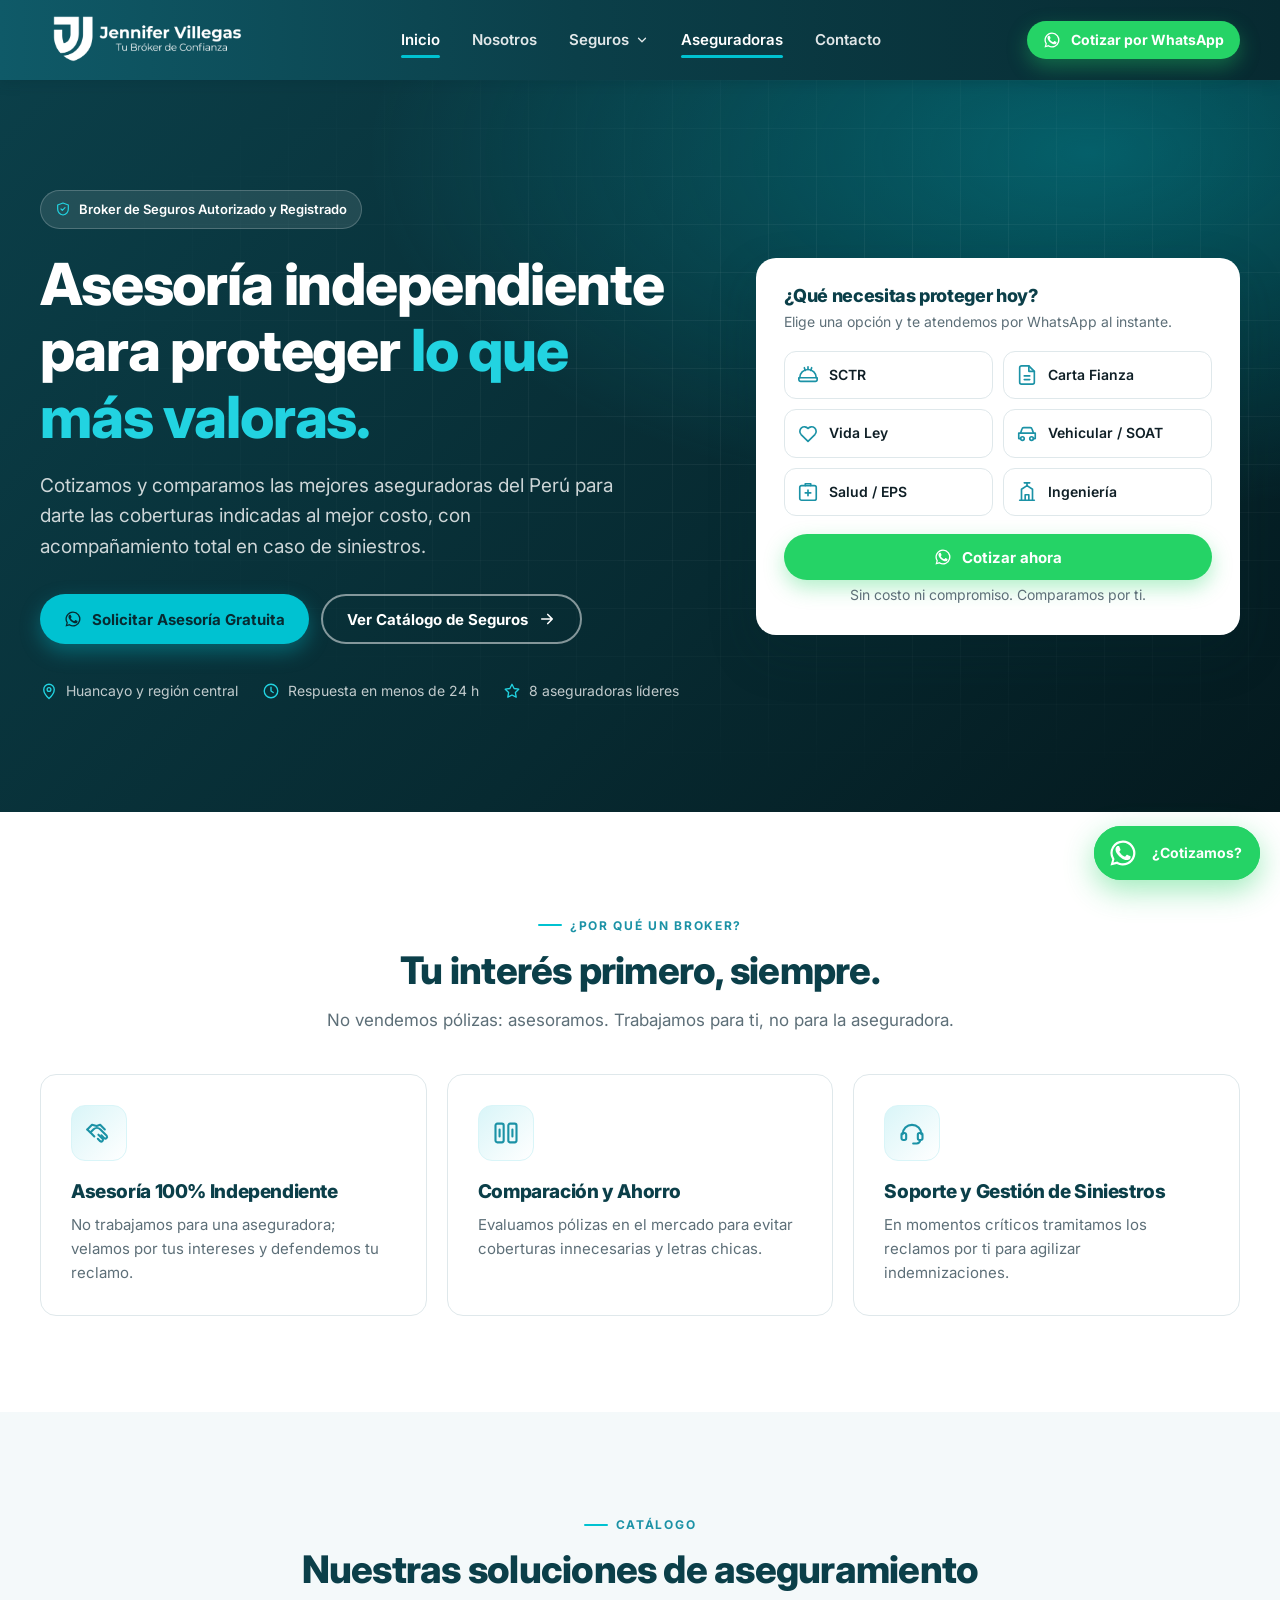
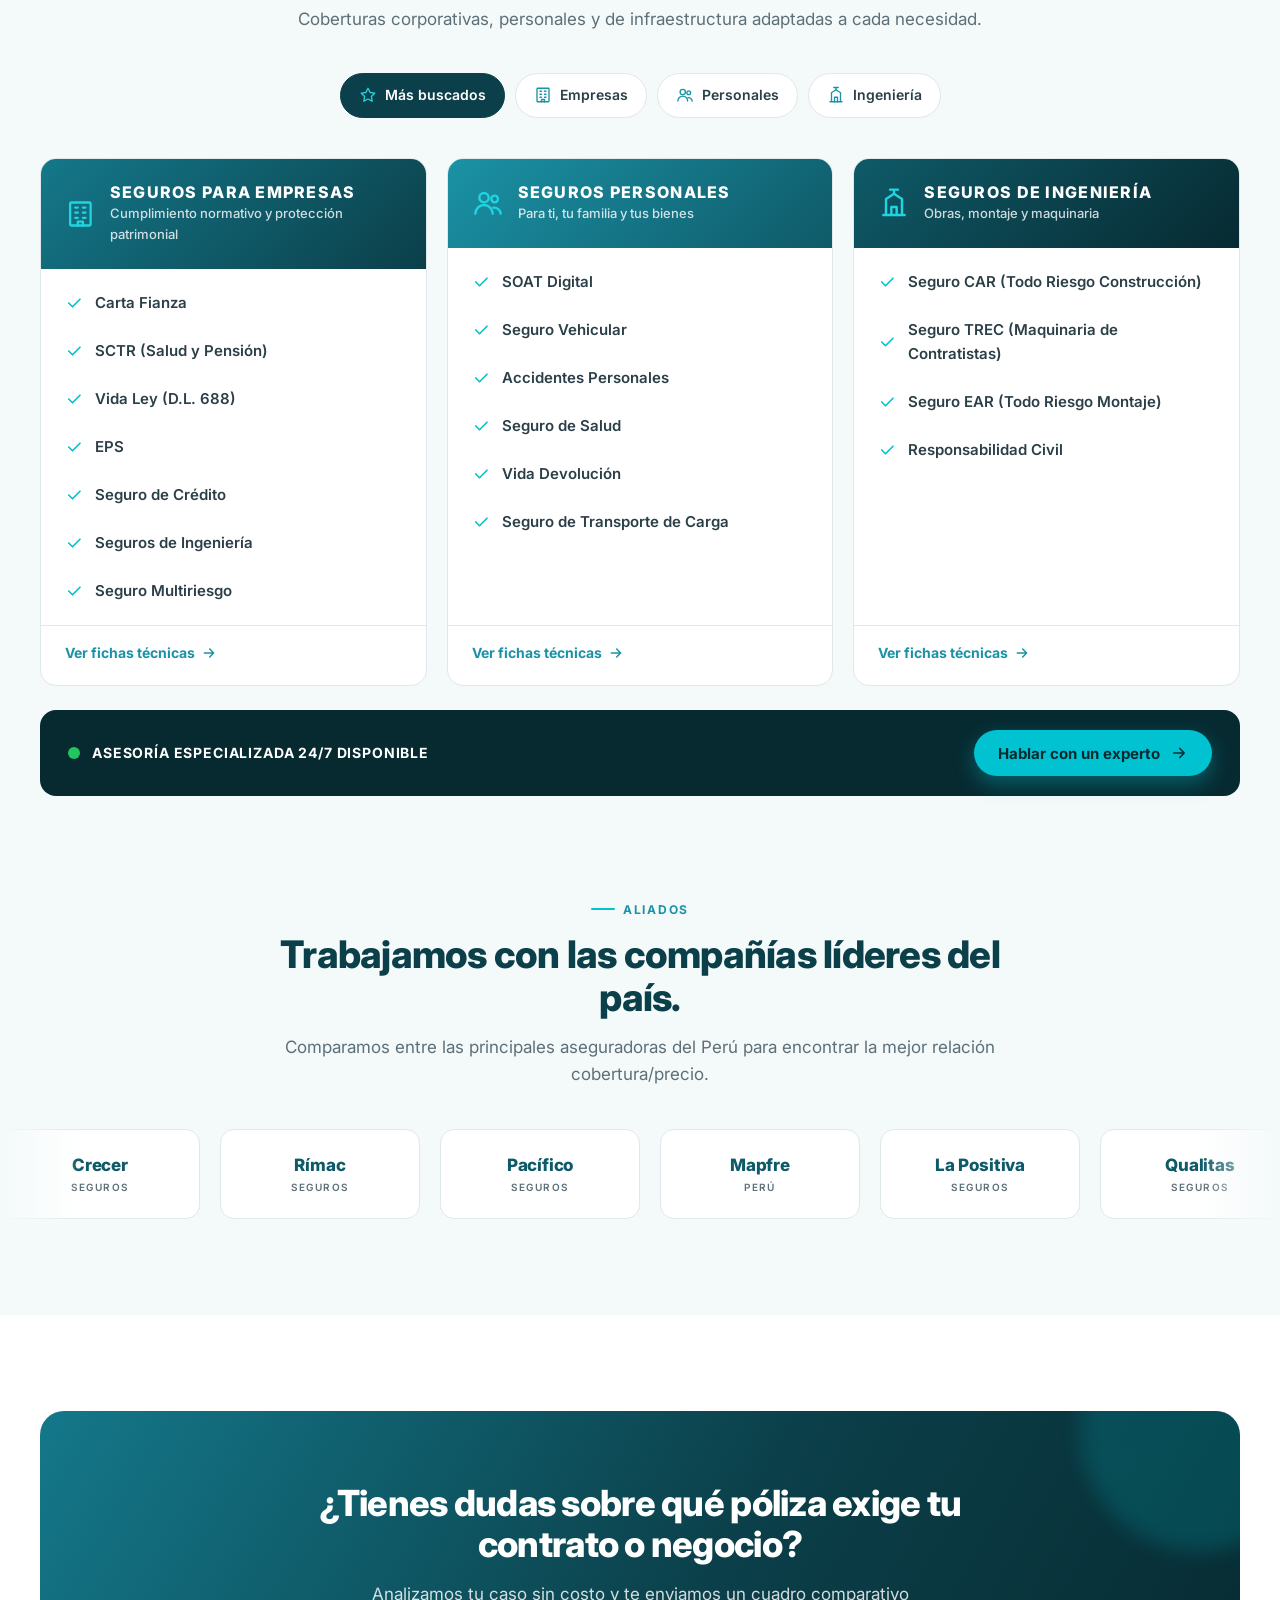
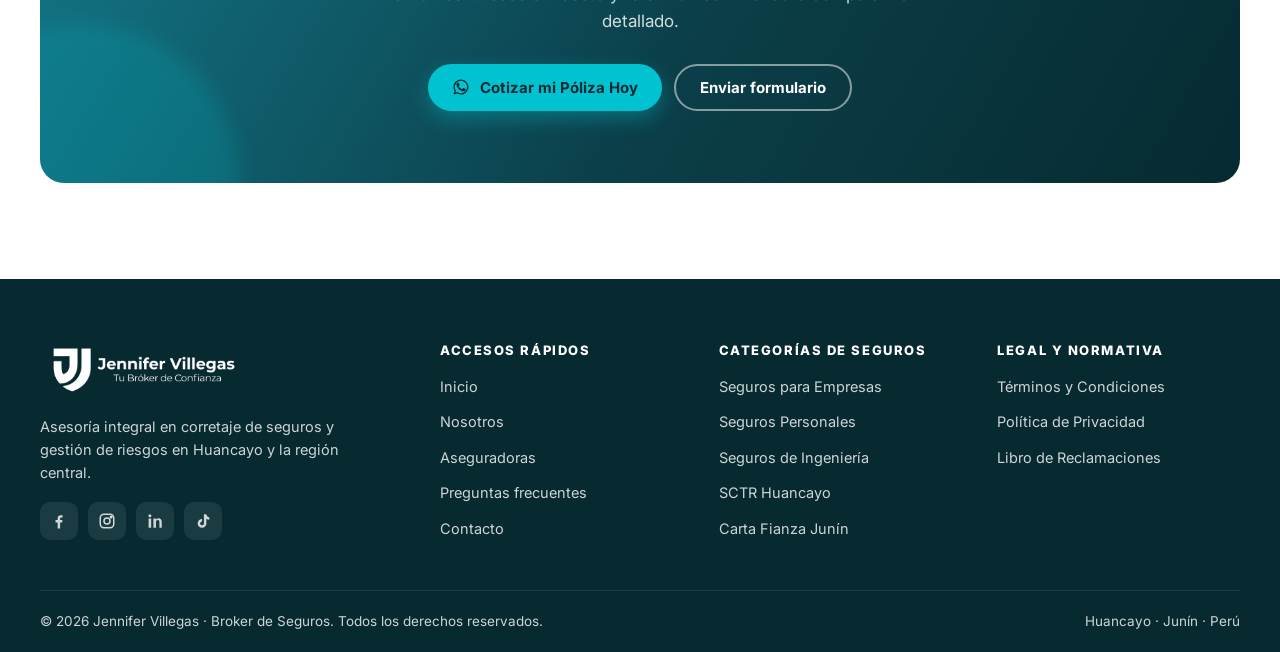
==== index.html @ 3c74473f "Sitio web Jennifer Villegas · Broker de Seguros (HTML/CSS/JS) Inicio, Nosotros, catálogo de seguros " ====
<!DOCTYPE html>
<html lang="es">
<head>
  <meta charset="UTF-8">
  <meta name="viewport" content="width=device-width, initial-scale=1">
  <title>Broker de Seguros en Huancayo | Jennifer Villegas · SCTR, Carta Fianza, Vehicular</title>
  <meta name="description" content="Broker de seguros independiente en Huancayo y Junín. Cotizamos SCTR, Vida Ley, Carta Fianza, EPS, seguro vehicular, SOAT y seguros de ingeniería con las mejores aseguradoras del Perú.">
  <meta name="keywords" content="broker de seguros en Huancayo, SCTR Huancayo, carta fianza Junín, seguro vehicular, SOAT, vida ley, EPS, seguro CAR, corredor de seguros Huancayo">
  <meta name="author" content="Jennifer Villegas · Broker de Seguros">
  <meta name="robots" content="index, follow">
  <link rel="canonical" href="https://www.jennifervillegas.pe/">
  <meta property="og:type" content="website">
  <meta property="og:locale" content="es_PE">
  <meta property="og:title" content="Broker de Seguros en Huancayo | Jennifer Villegas · SCTR, Carta Fianza, Vehicular">
  <meta property="og:description" content="Broker de seguros independiente en Huancayo y Junín. Cotizamos SCTR, Vida Ley, Carta Fianza, EPS, seguro vehicular, SOAT y seguros de ingeniería con las mejores aseguradoras del Perú.">
  <meta property="og:image" content="assets/img/logo-cuadrado.png">
  <link rel="icon" type="image/png" href="assets/img/favicon.png">
  <link rel="preconnect" href="https://fonts.googleapis.com">
  <link rel="preconnect" href="https://fonts.gstatic.com" crossorigin>
  <link href="https://fonts.googleapis.com/css2?family=Inter:wght@400;500;600;700;800;900&display=swap" rel="stylesheet">
  <link rel="stylesheet" href="assets/css/styles.css">
  <script type="application/ld+json">
  {
    "@context": "https://schema.org",
    "@type": ["InsuranceAgency", "LocalBusiness"],
    "name": "Jennifer Villegas · Broker de Seguros",
    "description": "Broker de seguros independiente en Huancayo. SCTR, Vida Ley, Carta Fianza, EPS, seguro vehicular, SOAT y seguros de ingeniería.",
    "image": "assets/img/logo-cuadrado.png",
    "address": { "@type": "PostalAddress", "addressLocality": "Huancayo", "addressRegion": "Junín", "addressCountry": "PE" },
    "areaServed": "Perú",
    "openingHoursSpecification": [
      { "@type": "OpeningHoursSpecification", "dayOfWeek": ["Monday","Tuesday","Wednesday","Thursday","Friday"], "opens": "08:30", "closes": "18:30" },
      { "@type": "OpeningHoursSpecification", "dayOfWeek": "Saturday", "opens": "09:00", "closes": "13:00" }
    ]
  }
  </script>
</head>
<body>
<!-- ===================== HEADER ===================== -->
<header class="header">
  <div class="container header__inner">
    <a class="brand" href="index.html" aria-label="Jennifer Villegas · Broker de Seguros, inicio">
      <img src="assets/img/logo-horizontal-blanco.png" alt="Jennifer Villegas · Tu Bróker de Confianza" width="220" height="60">
    </a>

    <nav class="nav" aria-label="Navegación principal">
      <ul class="nav__list">
        <li class="nav__item"><a class="nav__link" href="index.html">Inicio</a></li>
        <li class="nav__item"><a class="nav__link" href="nosotros.html">Nosotros</a></li>
        <li class="nav__item nav__item--mega">
          <a class="nav__link" href="seguros.html" aria-haspopup="true">Seguros <span data-icon="chevron"></span></a>
          <div class="mega">
            <div class="mega__col">
              <h4><span data-icon="building"></span> Empresas</h4>
              <a href="seguros.html#carta-fianza">Carta Fianza</a>
              <a href="seguros.html#sctr">SCTR (Salud y Pensión)</a>
              <a href="seguros.html#vida-ley">Vida Ley (D.L. 688)</a>
              <a href="seguros.html#eps">EPS</a>
              <a href="seguros.html#seguro-credito">Seguro de Crédito</a>
              <a href="seguros.html#multiriesgo">Seguro Multiriesgo</a>
              <a class="mega__all" href="seguros.html#empresas">Ver todos →</a>
            </div>
            <div class="mega__col">
              <h4><span data-icon="users"></span> Personales</h4>
              <a href="seguros.html#soat">SOAT Digital</a>
              <a href="seguros.html#vehicular">Seguro Vehicular</a>
              <a href="seguros.html#accidentes-personales">Accidentes Personales</a>
              <a href="seguros.html#salud">Seguro de Salud</a>
              <a href="seguros.html#vida-devolucion">Vida Devolución</a>
              <a href="seguros.html#transporte-carga">Transporte de Carga</a>
              <a class="mega__all" href="seguros.html#personales">Ver todos →</a>
            </div>
            <div class="mega__col">
              <h4><span data-icon="crane"></span> Ingeniería</h4>
              <a href="seguros.html#car">Seguro CAR (Todo Riesgo Construcción)</a>
              <a href="seguros.html#trec">Seguro TREC (Maquinaria)</a>
              <a href="seguros.html#ear">Seguro EAR (Todo Riesgo Montaje)</a>
              <a href="seguros.html#responsabilidad-civil">Responsabilidad Civil</a>
              <a class="mega__all" href="seguros.html#ingenieria">Ver todos →</a>
            </div>
          </div>
        </li>
        <li class="nav__item"><a class="nav__link" href="index.html#aseguradoras">Aseguradoras</a></li>
        <li class="nav__item"><a class="nav__link" href="contacto.html">Contacto</a></li>
      </ul>
    </nav>

    <div class="header__actions">
      <a class="btn btn--wa btn--sm header__cta" data-wa><span data-icon="whatsapp"></span> Cotizar por WhatsApp</a>
      <button class="burger" data-drawer-open aria-label="Abrir menú"><span data-icon="burger"><svg viewBox="0 0 24 24" fill="none" stroke="currentColor" stroke-width="2.2" stroke-linecap="round"><path d="M4 7h16M4 12h16M4 17h16"/></svg></span></button>
    </div>
  </div>
</header>

<!-- Drawer móvil -->
<div class="drawer" id="drawer" aria-hidden="true">
  <div class="drawer__backdrop" data-drawer-close></div>
  <div class="drawer__panel" role="dialog" aria-label="Menú">
    <div class="drawer__head">
      <img src="assets/img/logo-horizontal.png" alt="Jennifer Villegas">
      <button class="drawer__close" data-drawer-close aria-label="Cerrar menú"><span data-icon="close"></span></button>
    </div>
    <ul class="drawer__nav">
      <li><a href="index.html">Inicio</a></li>
      <li><a href="nosotros.html">Nosotros</a></li>
      <li class="drawer__acc">
        <button type="button" aria-expanded="false">Seguros <span data-icon="chevron"></span></button>
        <div class="drawer__sub">
          <h5>Empresas</h5>
          <a href="seguros.html#carta-fianza">Carta Fianza</a>
          <a href="seguros.html#sctr">SCTR (Salud y Pensión)</a>
          <a href="seguros.html#vida-ley">Vida Ley (D.L. 688)</a>
          <a href="seguros.html#eps">EPS</a>
          <a href="seguros.html#seguro-credito">Seguro de Crédito</a>
          <a href="seguros.html#multiriesgo">Seguro Multiriesgo</a>
          <h5>Personales</h5>
          <a href="seguros.html#soat">SOAT Digital</a>
          <a href="seguros.html#vehicular">Seguro Vehicular</a>
          <a href="seguros.html#accidentes-personales">Accidentes Personales</a>
          <a href="seguros.html#salud">Seguro de Salud</a>
          <a href="seguros.html#vida-devolucion">Vida Devolución</a>
          <a href="seguros.html#transporte-carga">Transporte de Carga</a>
          <h5>Ingeniería</h5>
          <a href="seguros.html#car">Seguro CAR</a>
          <a href="seguros.html#trec">Seguro TREC</a>
          <a href="seguros.html#ear">Seguro EAR</a>
          <a href="seguros.html#responsabilidad-civil">Responsabilidad Civil</a>
        </div>
      </li>
      <li><a href="index.html#aseguradoras">Aseguradoras</a></li>
      <li><a href="contacto.html">Contacto</a></li>
    </ul>
    <div class="drawer__foot">
      <a class="btn btn--wa btn--block" data-wa><span data-icon="whatsapp"></span> Cotizar por WhatsApp</a>
      <a class="btn btn--outline-teal btn--block" href="contacto.html">Solicitar asesoría</a>
    </div>
  </div>
</div>

<main>
<!-- ===================== HERO ===================== -->
<section class="hero">
  <div class="container hero__inner">
    <div>
      <span class="hero__badge"><span data-icon="shield"></span> Broker de Seguros Autorizado y Registrado</span>
      <h1>Asesoría independiente para proteger <em>lo que más valoras.</em></h1>
      <p class="hero__sub">Cotizamos y comparamos las mejores aseguradoras del Perú para darte las coberturas indicadas al mejor costo, con acompañamiento total en caso de siniestros.</p>
      <div class="hero__ctas">
        <a class="btn btn--primary" data-wa="Hola, quisiera solicitar una asesoría gratuita con Jennifer Villegas Broker"><span data-icon="whatsapp"></span> Solicitar Asesoría Gratuita</a>
        <a class="btn btn--outline" href="#soluciones">Ver Catálogo de Seguros <span data-icon="arrow"></span></a>
      </div>
      <div class="hero__meta">
        <div><span data-icon="pin"></span> Huancayo y región central</div>
        <div><span data-icon="clock"></span> Respuesta en menos de 24 h</div>
        <div><span data-icon="star"></span> 8 aseguradoras líderes</div>
      </div>
    </div>

    <!-- Cotizador rápido -->
    <div class="quick reveal" id="quick" data-delay="1">
      <h3>¿Qué necesitas proteger hoy?</h3>
      <p>Elige una opción y te atendemos por WhatsApp al instante.</p>
      <div class="quick__grid">
        <button class="quick__opt" data-value="SCTR"><span data-icon="helmet"></span> SCTR</button>
        <button class="quick__opt" data-value="Carta Fianza"><span data-icon="doc"></span> Carta Fianza</button>
        <button class="quick__opt" data-value="Vida Ley"><span data-icon="heart"></span> Vida Ley</button>
        <button class="quick__opt" data-value="Vehicular / SOAT"><span data-icon="car"></span> Vehicular / SOAT</button>
        <button class="quick__opt" data-value="Salud / EPS"><span data-icon="medical"></span> Salud / EPS</button>
        <button class="quick__opt" data-value="Ingeniería (CAR / TREC / EAR)"><span data-icon="crane"></span> Ingeniería</button>
      </div>
      <a class="btn btn--wa btn--block" id="quick-go" href="#" target="_blank" rel="noopener"><span data-icon="whatsapp"></span> Cotizar ahora</a>
      <p class="quick__note">Sin costo ni compromiso. Comparamos por ti.</p>
    </div>
  </div>
</section>

<!-- ===================== PROPUESTA DE VALOR ===================== -->
<section class="section">
  <div class="container">
    <div class="section-head reveal">
      <span class="eyebrow">¿Por qué un broker?</span>
      <h2>Tu interés primero, siempre.</h2>
      <p>No vendemos pólizas: asesoramos. Trabajamos para ti, no para la aseguradora.</p>
    </div>
    <div class="values">
      <article class="value reveal" data-delay="1">
        <div class="value__icon"><span data-icon="handshake"></span></div>
        <h3>Asesoría 100% Independiente</h3>
        <p>No trabajamos para una aseguradora; velamos por tus intereses y defendemos tu reclamo.</p>
      </article>
      <article class="value reveal" data-delay="2">
        <div class="value__icon"><span data-icon="compare"></span></div>
        <h3>Comparación y Ahorro</h3>
        <p>Evaluamos pólizas en el mercado para evitar coberturas innecesarias y letras chicas.</p>
      </article>
      <article class="value reveal" data-delay="3">
        <div class="value__icon"><span data-icon="support"></span></div>
        <h3>Soporte y Gestión de Siniestros</h3>
        <p>En momentos críticos tramitamos los reclamos por ti para agilizar indemnizaciones.</p>
      </article>
    </div>
  </div>
</section>

<!-- ===================== MÓDULO DE SEGUROS ===================== -->
<section class="section section--tint" id="soluciones">
  <div class="container">
    <div class="section-head reveal">
      <span class="eyebrow">Catálogo</span>
      <h2>Nuestras soluciones de aseguramiento</h2>
      <p>Coberturas corporativas, personales y de infraestructura adaptadas a cada necesidad.</p>
    </div>

    <div class="chips reveal">
      <button class="chip is-active" data-cat="all"><span data-icon="star"></span> Más buscados</button>
      <button class="chip" data-cat="empresas"><span data-icon="building"></span> Empresas</button>
      <button class="chip" data-cat="personales"><span data-icon="users"></span> Personales</button>
      <button class="chip" data-cat="ingenieria"><span data-icon="crane"></span> Ingeniería</button>
    </div>

    <div class="solutions">
      <!-- Columna 1 -->
      <article class="solcol reveal" data-cat="empresas" data-delay="1">
        <div class="solcol__head">
          <span data-icon="building"></span>
          <div><h3>Seguros para Empresas</h3><small>Cumplimiento normativo y protección patrimonial</small></div>
        </div>
        <ul class="solcol__list">
          <li><a href="seguros.html#carta-fianza"><span data-icon="check"></span> Carta Fianza</a></li>
          <li><a href="seguros.html#sctr"><span data-icon="check"></span> SCTR (Salud y Pensión)</a></li>
          <li><a href="seguros.html#vida-ley"><span data-icon="check"></span> Vida Ley (D.L. 688)</a></li>
          <li><a href="seguros.html#eps"><span data-icon="check"></span> EPS</a></li>
          <li><a href="seguros.html#seguro-credito"><span data-icon="check"></span> Seguro de Crédito</a></li>
          <li><a href="seguros.html#ingenieria"><span data-icon="check"></span> Seguros de Ingeniería</a></li>
          <li><a href="seguros.html#multiriesgo"><span data-icon="check"></span> Seguro Multiriesgo</a></li>
        </ul>
        <div class="solcol__foot"><a href="seguros.html#empresas">Ver fichas técnicas <span data-icon="arrow"></span></a></div>
      </article>
      <!-- Columna 2 -->
      <article class="solcol reveal" data-cat="personales" data-delay="2">
        <div class="solcol__head">
          <span data-icon="users"></span>
          <div><h3>Seguros Personales</h3><small>Para ti, tu familia y tus bienes</small></div>
        </div>
        <ul class="solcol__list">
          <li><a href="seguros.html#soat"><span data-icon="check"></span> SOAT Digital</a></li>
          <li><a href="seguros.html#vehicular"><span data-icon="check"></span> Seguro Vehicular</a></li>
          <li><a href="seguros.html#accidentes-personales"><span data-icon="check"></span> Accidentes Personales</a></li>
          <li><a href="seguros.html#salud"><span data-icon="check"></span> Seguro de Salud</a></li>
          <li><a href="seguros.html#vida-devolucion"><span data-icon="check"></span> Vida Devolución</a></li>
          <li><a href="seguros.html#transporte-carga"><span data-icon="check"></span> Seguro de Transporte de Carga</a></li>
        </ul>
        <div class="solcol__foot"><a href="seguros.html#personales">Ver fichas técnicas <span data-icon="arrow"></span></a></div>
      </article>
      <!-- Columna 3 -->
      <article class="solcol reveal" data-cat="ingenieria" data-delay="3">
        <div class="solcol__head">
          <span data-icon="crane"></span>
          <div><h3>Seguros de Ingeniería</h3><small>Obras, montaje y maquinaria</small></div>
        </div>
        <ul class="solcol__list">
          <li><a href="seguros.html#car"><span data-icon="check"></span> Seguro CAR (Todo Riesgo Construcción)</a></li>
          <li><a href="seguros.html#trec"><span data-icon="check"></span> Seguro TREC (Maquinaria de Contratistas)</a></li>
          <li><a href="seguros.html#ear"><span data-icon="check"></span> Seguro EAR (Todo Riesgo Montaje)</a></li>
          <li><a href="seguros.html#responsabilidad-civil"><span data-icon="check"></span> Responsabilidad Civil</a></li>
        </ul>
        <div class="solcol__foot"><a href="seguros.html#ingenieria">Ver fichas técnicas <span data-icon="arrow"></span></a></div>
      </article>
    </div>

    <div class="solbar reveal">
      <div class="solbar__status"><span class="dot"></span> ASESORÍA ESPECIALIZADA 24/7 DISPONIBLE</div>
      <a class="btn btn--primary" data-wa="Hola, quisiera hablar con un experto en seguros de Jennifer Villegas Broker">Hablar con un experto <span data-icon="arrow"></span></a>
    </div>
  </div>
</section>

<!-- ===================== ASEGURADORAS ===================== -->
<section class="section section--tint" id="aseguradoras" style="padding-top:0">
  <div class="container">
    <div class="section-head reveal">
      <span class="eyebrow">Aliados</span>
      <h2>Trabajamos con las compañías líderes del país.</h2>
      <p>Comparamos entre las principales aseguradoras del Perú para encontrar la mejor relación cobertura/precio.</p>
    </div>
  </div>
  <div class="partners reveal">
    <!-- Reemplaza cada bloque por <img src="assets/img/aseguradoras/nombre.webp" alt="Nombre"> cuando tengas los logos -->
    <div class="partners__track">
      <div class="partner"><div class="partner__text">Crecer<small>Seguros</small></div></div>
      <div class="partner"><div class="partner__text">Rímac<small>Seguros</small></div></div>
      <div class="partner"><div class="partner__text">Pacífico<small>Seguros</small></div></div>
      <div class="partner"><div class="partner__text">Mapfre<small>Perú</small></div></div>
      <div class="partner"><div class="partner__text">La Positiva<small>Seguros</small></div></div>
      <div class="partner"><div class="partner__text">Qualitas<small>Seguros</small></div></div>
      <div class="partner"><div class="partner__text">Protecta<small>Security</small></div></div>
      <div class="partner"><div class="partner__text">Sanitas<small>Perú</small></div></div>
    </div>
  </div>
</section>

<!-- ===================== BANNER DE CIERRE ===================== -->
<section class="section">
  <div class="container">
    <div class="cta-band reveal">
      <h2>¿Tienes dudas sobre qué póliza exige tu contrato o negocio?</h2>
      <p>Analizamos tu caso sin costo y te enviamos un cuadro comparativo detallado.</p>
      <div class="actions">
        <a class="btn btn--primary" data-wa="Hola, quisiera cotizar mi póliza hoy con Jennifer Villegas Broker"><span data-icon="whatsapp"></span> Cotizar mi Póliza Hoy</a>
        <a class="btn btn--outline" href="contacto.html">Enviar formulario</a>
      </div>
    </div>
  </div>
</section>
</main>

<!-- ===================== FOOTER ===================== -->
<footer class="footer">
  <div class="container">
    <div class="footer__grid">
      <div class="footer__brand">
        <img src="assets/img/logo-horizontal-blanco.png" alt="Jennifer Villegas · Tu Bróker de Confianza">
        <p>Asesoría integral en corretaje de seguros y gestión de riesgos en Huancayo y la región central.</p>
        <div class="footer__social">
          <a href="#" aria-label="Facebook"><svg viewBox="0 0 24 24" fill="currentColor"><path d="M13.5 22v-8h2.7l.4-3.2h-3.1V8.8c0-.9.3-1.6 1.6-1.6h1.7V4.4c-.3 0-1.3-.1-2.5-.1-2.5 0-4.1 1.5-4.1 4.2v2.3H7.4V14h2.8v8z"/></svg></a>
          <a href="#" aria-label="Instagram"><svg viewBox="0 0 24 24" fill="none" stroke="currentColor" stroke-width="2"><rect x="3" y="3" width="18" height="18" rx="5"/><circle cx="12" cy="12" r="4"/><circle cx="17.5" cy="6.5" r="1" fill="currentColor"/></svg></a>
          <a href="#" aria-label="LinkedIn"><svg viewBox="0 0 24 24" fill="currentColor"><path d="M6.9 8.5H3.5V21h3.4zM5.2 3a2 2 0 1 0 0 4 2 2 0 0 0 0-4zM21 13.3c0-3.4-1.8-5-4.3-5-2 0-2.9 1.1-3.4 1.9V8.5H9.9V21h3.4v-6.8c0-1.8.3-3.5 2.5-3.5 2.1 0 2.1 2 2.1 3.6V21H21z"/></svg></a>
          <a href="#" aria-label="TikTok"><svg viewBox="0 0 24 24" fill="currentColor"><path d="M16.5 3c.3 2.3 1.6 3.7 3.9 3.9v3.3c-1.4 0-2.7-.4-3.9-1.2v6.2A5.8 5.8 0 1 1 10.7 9.4v3.4a2.5 2.5 0 1 0 2.5 2.5V3z"/></svg></a>
        </div>
      </div>
      <div>
        <h4>Accesos rápidos</h4>
        <ul class="footer__links">
          <li><a href="index.html">Inicio</a></li>
          <li><a href="nosotros.html">Nosotros</a></li>
          <li><a href="index.html#aseguradoras">Aseguradoras</a></li>
          <li><a href="contacto.html#faq">Preguntas frecuentes</a></li>
          <li><a href="contacto.html">Contacto</a></li>
        </ul>
      </div>
      <div>
        <h4>Categorías de seguros</h4>
        <ul class="footer__links">
          <li><a href="seguros.html#empresas">Seguros para Empresas</a></li>
          <li><a href="seguros.html#personales">Seguros Personales</a></li>
          <li><a href="seguros.html#ingenieria">Seguros de Ingeniería</a></li>
          <li><a href="seguros.html#sctr">SCTR Huancayo</a></li>
          <li><a href="seguros.html#carta-fianza">Carta Fianza Junín</a></li>
        </ul>
      </div>
      <div>
        <h4>Legal y normativa</h4>
        <ul class="footer__links">
          <li><a href="terminos.html">Términos y Condiciones</a></li>
          <li><a href="privacidad.html">Política de Privacidad</a></li>
          <li><a href="libro-reclamaciones.html">Libro de Reclamaciones</a></li>
        </ul>
      </div>
    </div>
    <div class="footer__bottom">
      <span>© <span data-text="year"></span> Jennifer Villegas · Broker de Seguros. Todos los derechos reservados.</span>
      <span>Huancayo · Junín · Perú</span>
    </div>
  </div>
</footer>

<!-- Botón flotante WhatsApp -->
<a class="wa-float" data-wa aria-label="Chatear por WhatsApp">
  <span data-icon="whatsapp"></span><span>¿Cotizamos?</span>
</a>

<script src="assets/js/data.js"></script>
<script src="assets/js/main.js"></script>
</body>
</html>
---- assets/css/styles.css ----
/* =====================================================================
   Jennifer Villegas · Broker de Seguros — Hoja de estilos global
   Paleta derivada del logotipo (teal #1b92a6 / cyan #00c2d1)
   ===================================================================== */

:root {
  /* Marca */
  --teal-950: #072a31;
  --teal-900: #0b3f49;
  --teal-800: #0f5a68;
  --teal-700: #14788a;
  --teal-600: #1b92a6;
  --teal-500: #1fa5bb;
  --cyan-500: #00c2d1;
  --cyan-400: #22d3e1;
  --cyan-100: #d9f5f8;
  --cyan-50: #eefafb;

  /* Neutros */
  --ink: #0f1f26;
  --ink-2: #2b3f48;
  --muted: #5d6f78;
  --line: #dfe8eb;
  --bg: #f4f9fa;
  --white: #ffffff;

  /* Terceros */
  --wa: #25d366;
  --wa-dark: #1da851;

  /* Sistema */
  --radius: 16px;
  --radius-sm: 10px;
  --radius-pill: 999px;
  --shadow-sm: 0 1px 2px rgba(7, 42, 49, .06), 0 1px 3px rgba(7, 42, 49, .08);
  --shadow-md: 0 8px 24px rgba(7, 42, 49, .10);
  --shadow-lg: 0 20px 50px rgba(7, 42, 49, .18);
  --container: 1200px;
  --header-h: 80px;
  --font: 'Inter', system-ui, -apple-system, 'Segoe UI', Roboto, sans-serif;
}

/* ---------- Reset ---------- */
*, *::before, *::after { box-sizing: border-box; }
html { scroll-behavior: smooth; -webkit-text-size-adjust: 100%; }
html, body { overflow-x: hidden; }
body {
  margin: 0;
  font-family: var(--font);
  font-size: 16px;
  line-height: 1.6;
  color: var(--ink);
  background: var(--white);
  -webkit-font-smoothing: antialiased;
}
img, svg { display: block; max-width: 100%; }
a { color: inherit; text-decoration: none; }
button { font: inherit; cursor: pointer; border: 0; background: none; color: inherit; }
ul { margin: 0; padding: 0; list-style: none; }
h1, h2, h3, h4 { margin: 0; line-height: 1.15; font-weight: 800; letter-spacing: -.02em; }
p { margin: 0; }
:focus-visible { outline: 3px solid var(--cyan-400); outline-offset: 3px; }
.sr-only { position: absolute; width: 1px; height: 1px; overflow: hidden; clip: rect(0 0 0 0); white-space: nowrap; }

.container { width: min(var(--container), 100% - 32px); margin-inline: auto; }
.section { padding: clamp(56px, 8vw, 96px) 0; }
.section--tint { background: var(--bg); }
.section-head { max-width: 720px; margin: 0 auto 40px; text-align: center; }
.section-head--left { margin-inline: 0; text-align: left; }
.eyebrow {
  display: inline-flex; align-items: center; gap: 8px;
  font-size: 12px; font-weight: 700; letter-spacing: .14em; text-transform: uppercase;
  color: var(--teal-600); margin-bottom: 14px;
}
.eyebrow::before { content: ''; width: 24px; height: 2px; background: var(--cyan-500); border-radius: 2px; }
.section-head h2, .h2 { font-size: clamp(26px, 3.4vw, 38px); color: var(--teal-900); }
.section-head p { margin-top: 14px; color: var(--muted); font-size: 17px; }

/* ---------- Botones ---------- */
.btn {
  display: inline-flex; align-items: center; justify-content: center; gap: 10px;
  padding: 14px 24px; border-radius: var(--radius-pill);
  font-weight: 700; font-size: 15px; line-height: 1;
  transition: transform .2s ease, box-shadow .2s ease, background .2s ease, color .2s ease;
  white-space: nowrap;
}
.btn svg { width: 18px; height: 18px; flex: none; }
.btn:hover { transform: translateY(-2px); }
.btn:active { transform: translateY(0); }
.btn--primary { background: var(--cyan-500); color: var(--teal-950); box-shadow: 0 8px 20px rgba(0, 194, 209, .35); }
.btn--primary:hover { background: var(--cyan-400); }
.btn--teal { background: var(--teal-600); color: #fff; box-shadow: 0 8px 20px rgba(27, 146, 166, .3); }
.btn--teal:hover { background: var(--teal-700); }
.btn--outline { border: 2px solid rgba(255, 255, 255, .5); color: #fff; }
.btn--outline:hover { border-color: #fff; background: rgba(255, 255, 255, .08); }
.btn--outline-teal { border: 2px solid var(--teal-600); color: var(--teal-700); }
.btn--outline-teal:hover { background: var(--cyan-50); }
.btn--wa { background: var(--wa); color: #fff; box-shadow: 0 8px 20px rgba(37, 211, 102, .35); }
.btn--wa:hover { background: var(--wa-dark); }
.btn--ghost { color: var(--teal-700); padding-inline: 8px; }
.btn--ghost:hover { color: var(--teal-900); }
.btn--sm { padding: 10px 16px; font-size: 14px; }
.btn--block { width: 100%; }

/* ---------- Header ---------- */
.header {
  position: sticky; top: 0; z-index: 100;
  background: linear-gradient(90deg, var(--teal-800) 0%, var(--teal-900) 45%, var(--teal-950) 100%);
  color: #fff;
  box-shadow: 0 2px 12px rgba(7, 42, 49, .25);
  transition: box-shadow .2s;
}
.header.is-scrolled { box-shadow: 0 6px 24px rgba(7, 42, 49, .4); }
.header__inner { display: flex; align-items: center; justify-content: space-between; height: var(--header-h); gap: 24px; }
.brand { display: inline-flex; align-items: center; flex: none; }
.brand img { height: 52px; width: auto; }

.nav { display: none; }
.nav__list { display: flex; align-items: center; gap: 4px; }
.nav__item { position: relative; }
.nav__link {
  display: inline-flex; align-items: center; gap: 6px;
  padding: 10px 14px; font-weight: 600; font-size: 15px; color: rgba(255, 255, 255, .88);
  position: relative; border-radius: 8px;
}
.nav__link::after {
  content: ''; position: absolute; left: 14px; right: 14px; bottom: 4px; height: 3px;
  background: var(--cyan-500); border-radius: 3px; transform: scaleX(0); transform-origin: left;
  transition: transform .25s ease;
}
.nav__link:hover, .nav__link.is-active, .nav__item.is-open > .nav__link { color: #fff; }
.nav__link:hover::after, .nav__link.is-active::after, .nav__item.is-open > .nav__link::after { transform: scaleX(1); }
.nav__link svg { width: 14px; height: 14px; transition: transform .25s; }
.nav__item.is-open > .nav__link svg { transform: rotate(180deg); }

/* Mega menú */
.mega {
  position: absolute; top: calc(100% + 10px); left: 50%; transform: translateX(-50%) translateY(8px);
  width: min(920px, calc(100vw - 32px));
  background: #fff; color: var(--ink); border-radius: var(--radius);
  box-shadow: var(--shadow-lg); padding: 28px;
  display: grid; grid-template-columns: repeat(3, 1fr); gap: 28px;
  opacity: 0; visibility: hidden; transition: opacity .2s, transform .2s, visibility .2s;
}
.mega::before { content: ''; position: absolute; top: -10px; left: 0; right: 0; height: 10px; }
.nav__item.is-open > .mega, .nav__item:hover > .mega { opacity: 1; visibility: visible; transform: translateX(-50%) translateY(0); }
.mega__col h4 {
  display: flex; align-items: center; gap: 10px;
  font-size: 13px; letter-spacing: .1em; text-transform: uppercase; color: var(--teal-700);
  padding-bottom: 12px; border-bottom: 2px solid var(--cyan-100); margin-bottom: 12px;
}
.mega__col h4 svg { width: 20px; height: 20px; color: var(--cyan-500); }
.mega__col a { display: block; padding: 7px 10px; margin-inline: -10px; border-radius: 8px; font-size: 14.5px; color: var(--ink-2); font-weight: 500; }
.mega__col a:hover { background: var(--cyan-50); color: var(--teal-800); }
.mega__col .mega__all { margin-top: 8px; color: var(--teal-600); font-weight: 700; }
.mega__col .mega__all:hover { background: none; color: var(--teal-900); }

.header__actions { display: flex; align-items: center; gap: 10px; }
.header__cta { display: none; }
.burger {
  display: inline-flex; align-items: center; justify-content: center;
  width: 44px; height: 44px; border-radius: 10px; border: 1px solid rgba(255, 255, 255, .25); color: #fff;
}
.burger svg { width: 22px; height: 22px; }

/* Drawer móvil */
.drawer {
  position: fixed; inset: 0; z-index: 200; visibility: hidden; pointer-events: none; overflow: hidden;
}
.drawer.is-open { visibility: visible; pointer-events: auto; }
.drawer__backdrop { position: absolute; inset: 0; background: rgba(7, 42, 49, .6); opacity: 0; transition: opacity .25s; }
.drawer.is-open .drawer__backdrop { opacity: 1; }
.drawer__panel {
  position: absolute; top: 0; right: 0; bottom: 0; width: min(360px, 88vw);
  background: #fff; color: var(--ink); display: flex; flex-direction: column;
  transform: translateX(100%); transition: transform .3s cubic-bezier(.2, .8, .2, 1);
  overflow-y: auto;
}
.drawer.is-open .drawer__panel { transform: translateX(0); }
.drawer__head { display: flex; align-items: center; justify-content: space-between; padding: 16px 20px; border-bottom: 1px solid var(--line); }
.drawer__head img { height: 42px; }
.drawer__close { width: 40px; height: 40px; border-radius: 10px; display: grid; place-items: center; background: var(--bg); }
.drawer__close svg { width: 20px; height: 20px; }
.drawer__nav { padding: 12px 20px; flex: 1; }
.drawer__nav > li > a, .drawer__acc > button {
  display: flex; align-items: center; justify-content: space-between; width: 100%;
  padding: 14px 4px; font-weight: 600; font-size: 16px; border-bottom: 1px solid var(--line); text-align: left;
}
.drawer__acc > button svg { width: 16px; height: 16px; transition: transform .25s; color: var(--teal-600); }
.drawer__acc.is-open > button svg { transform: rotate(180deg); }
.drawer__sub { display: none; padding: 8px 0 8px 12px; }
.drawer__acc.is-open .drawer__sub { display: block; }
.drawer__sub h5 { margin: 10px 0 4px; font-size: 12px; letter-spacing: .1em; text-transform: uppercase; color: var(--teal-600); }
.drawer__sub a { display: block; padding: 8px 4px; font-size: 14.5px; color: var(--ink-2); }
.drawer__foot { padding: 20px; border-top: 1px solid var(--line); display: grid; gap: 10px; }

/* ---------- Hero principal ---------- */
.hero {
  position: relative; overflow: hidden; color: #fff;
  background: radial-gradient(1200px 600px at 85% 10%, rgba(0, 194, 209, .35), transparent 60%),
              linear-gradient(135deg, var(--teal-900) 0%, var(--teal-950) 60%, #04191e 100%);
}
.hero::before {
  content: ''; position: absolute; inset: 0; pointer-events: none;
  background-image: linear-gradient(rgba(255, 255, 255, .05) 1px, transparent 1px), linear-gradient(90deg, rgba(255, 255, 255, .05) 1px, transparent 1px);
  background-size: 48px 48px;
  mask-image: radial-gradient(ellipse at 70% 40%, #000 20%, transparent 70%);
  -webkit-mask-image: radial-gradient(ellipse at 70% 40%, #000 20%, transparent 70%);
}
.hero__inner { position: relative; display: grid; gap: 40px; padding: clamp(56px, 9vw, 110px) 0; align-items: center; }
.hero__badge {
  display: inline-flex; align-items: center; gap: 8px;
  padding: 8px 14px; border-radius: var(--radius-pill);
  background: rgba(255, 255, 255, .1); border: 1px solid rgba(255, 255, 255, .2);
  font-size: 13px; font-weight: 600; margin-bottom: 22px;
}
.hero__badge svg { width: 16px; height: 16px; color: var(--cyan-400); }
.hero h1 { font-size: clamp(34px, 5.2vw, 58px); max-width: 640px; }
.hero h1 em { font-style: normal; color: var(--cyan-400); }
.hero__sub { margin-top: 20px; max-width: 580px; font-size: clamp(16px, 1.6vw, 19px); color: rgba(255, 255, 255, .8); }
.hero__ctas { display: flex; flex-wrap: wrap; gap: 12px; margin-top: 32px; }
.hero__meta { display: flex; flex-wrap: wrap; gap: 24px; margin-top: 36px; color: rgba(255, 255, 255, .75); font-size: 14px; }
.hero__meta div { display: flex; align-items: center; gap: 8px; }
.hero__meta svg { width: 18px; height: 18px; color: var(--cyan-400); }

/* Tarjeta de cotización rápida en el hero */
.quick {
  background: #fff; color: var(--ink); border-radius: 20px; padding: 28px; box-shadow: var(--shadow-lg);
  position: relative;
}
.quick::before {
  content: ''; position: absolute; inset: -1px; border-radius: 21px; z-index: -1;
  background: linear-gradient(135deg, var(--cyan-400), transparent 50%, var(--teal-500));
  opacity: .7;
}
.quick h3 { font-size: 18px; color: var(--teal-900); }
.quick p { color: var(--muted); font-size: 14px; margin-top: 4px; }
.quick__grid { display: grid; grid-template-columns: 1fr 1fr; gap: 10px; margin: 18px 0; }
.quick__opt {
  display: flex; align-items: center; gap: 10px; padding: 12px; border-radius: 12px;
  border: 1.5px solid var(--line); font-weight: 600; font-size: 14px; text-align: left; transition: .2s;
}
.quick__opt svg { width: 22px; height: 22px; color: var(--teal-600); flex: none; }
.quick__opt:hover { border-color: var(--teal-500); background: var(--cyan-50); }
.quick__opt.is-selected { border-color: var(--teal-600); background: var(--cyan-100); color: var(--teal-900); }
.quick__note { font-size: 12.5px; color: var(--muted); text-align: center; margin-top: 10px; }

/* ---------- Propuesta de valor ---------- */
.values { display: grid; gap: 20px; }
.value {
  background: #fff; border: 1px solid var(--line); border-radius: var(--radius); padding: 30px;
  transition: transform .25s, box-shadow .25s, border-color .25s;
}
.value:hover { transform: translateY(-6px); box-shadow: var(--shadow-md); border-color: var(--cyan-400); }
.value__icon {
  width: 56px; height: 56px; border-radius: 14px; display: grid; place-items: center; margin-bottom: 20px;
  background: linear-gradient(135deg, var(--cyan-100), #fff); color: var(--teal-600);
  border: 1px solid var(--cyan-100);
}
.value__icon svg { width: 28px; height: 28px; }
.value h3 { font-size: 19px; color: var(--teal-900); margin-bottom: 10px; }
.value p { color: var(--muted); font-size: 15px; }

/* ---------- Chips de categorías ---------- */
.chips { display: flex; flex-wrap: wrap; justify-content: center; gap: 10px; margin-bottom: 40px; }
.chip {
  display: inline-flex; align-items: center; gap: 8px; padding: 10px 18px;
  border-radius: var(--radius-pill); border: 1.5px solid var(--line); background: #fff;
  font-weight: 600; font-size: 14px; color: var(--ink-2); transition: .2s;
}
.chip svg { width: 18px; height: 18px; color: var(--teal-600); }
.chip:hover { border-color: var(--teal-500); color: var(--teal-800); }
.chip.is-active { background: var(--teal-900); border-color: var(--teal-900); color: #fff; }
.chip.is-active svg { color: var(--cyan-400); }

/* ---------- Módulo de seguros (3 columnas) ---------- */
.solutions { display: grid; gap: 20px; }
.solcol {
  background: #fff; border-radius: var(--radius); border: 1px solid var(--line);
  overflow: hidden; display: flex; flex-direction: column;
  transition: box-shadow .25s, transform .25s;
}
.solcol:hover { box-shadow: var(--shadow-md); }
.solcol.is-highlight { box-shadow: 0 0 0 3px var(--cyan-400), var(--shadow-md); }
.solcol__head {
  padding: 24px; color: #fff;
  background: linear-gradient(135deg, var(--teal-700), var(--teal-900));
  display: flex; align-items: center; gap: 14px;
}
.solcol:nth-child(2) .solcol__head { background: linear-gradient(135deg, var(--teal-600), var(--teal-800)); }
.solcol:nth-child(3) .solcol__head { background: linear-gradient(135deg, var(--teal-800), var(--teal-950)); }
.solcol__head svg { width: 32px; height: 32px; color: var(--cyan-400); flex: none; }
.solcol__head h3 { font-size: 16px; letter-spacing: .08em; text-transform: uppercase; }
.solcol__head small { display: block; font-weight: 500; font-size: 13px; opacity: .8; letter-spacing: 0; text-transform: none; margin-top: 2px; }
.solcol__list { padding: 10px 12px; flex: 1; }
.solcol__list a, .solcol__list button {
  width: 100%; display: flex; align-items: center; gap: 12px; padding: 12px; border-radius: 10px;
  font-weight: 600; font-size: 15px; color: var(--ink-2); text-align: left; transition: .2s;
}
.solcol__list svg { width: 18px; height: 18px; color: var(--cyan-500); flex: none; transition: transform .2s; }
.solcol__list a:hover, .solcol__list button:hover { background: var(--cyan-50); color: var(--teal-900); padding-left: 16px; }
.solcol__list a:hover svg { transform: translateX(3px); }
.solcol__foot { padding: 14px 24px 20px; border-top: 1px solid var(--line); }
.solcol__foot a { font-weight: 700; color: var(--teal-600); font-size: 14px; display: inline-flex; align-items: center; gap: 6px; }
.solcol__foot a:hover { color: var(--teal-900); }
.solcol__foot svg { width: 16px; height: 16px; }

.solbar {
  margin-top: 24px; background: var(--teal-950); color: #fff; border-radius: var(--radius);
  padding: 20px 28px; display: flex; flex-wrap: wrap; align-items: center; justify-content: space-between; gap: 16px;
}
.solbar__status { display: flex; align-items: center; gap: 12px; font-weight: 700; letter-spacing: .06em; font-size: 14px; }
.dot { width: 12px; height: 12px; border-radius: 50%; background: #22c55e; box-shadow: 0 0 0 0 rgba(34, 197, 94, .7); animation: pulse 2s infinite; }
@keyframes pulse { 0% { box-shadow: 0 0 0 0 rgba(34, 197, 94, .7); } 70% { box-shadow: 0 0 0 12px rgba(34, 197, 94, 0); } 100% { box-shadow: 0 0 0 0 rgba(34, 197, 94, 0); } }

/* ---------- Aseguradoras ---------- */
.partners { overflow: hidden; position: relative; }
.partners::before, .partners::after {
  content: ''; position: absolute; top: 0; bottom: 0; width: 80px; z-index: 2; pointer-events: none;
}
.partners::before { left: 0; background: linear-gradient(90deg, var(--bg), transparent); }
.partners::after { right: 0; background: linear-gradient(-90deg, var(--bg), transparent); }
.partners__track { display: flex; gap: 20px; width: max-content; animation: marquee 35s linear infinite; }
.partners:hover .partners__track { animation-play-state: paused; }
@keyframes marquee { to { transform: translateX(-50%); } }
.partner {
  flex: none; width: 200px; height: 90px; background: #fff; border: 1px solid var(--line); border-radius: 14px;
  display: grid; place-items: center; padding: 16px; transition: .25s;
}
.partner:hover { border-color: var(--teal-500); box-shadow: var(--shadow-md); }
.partner img { max-height: 48px; width: auto; object-fit: contain; filter: grayscale(1); opacity: .75; transition: .25s; }
.partner:hover img { filter: none; opacity: 1; }
.partner__text { font-weight: 800; font-size: 17px; color: var(--teal-800); letter-spacing: -.01em; text-align: center; }
.partner__text small { display: block; font-size: 10px; letter-spacing: .14em; text-transform: uppercase; color: var(--muted); font-weight: 600; }

/* ---------- Banner de cierre ---------- */
.cta-band {
  position: relative; overflow: hidden; color: #fff; border-radius: 24px;
  background: linear-gradient(120deg, var(--teal-700) 0%, var(--teal-900) 55%, var(--teal-950) 100%);
  padding: clamp(40px, 6vw, 72px); text-align: center;
}
.cta-band::before, .cta-band::after {
  content: ''; position: absolute; border-radius: 50%; background: var(--cyan-500); opacity: .18; filter: blur(10px);
}
.cta-band::before { width: 320px; height: 320px; left: -120px; bottom: -160px; }
.cta-band::after { width: 240px; height: 240px; right: -80px; top: -100px; }
.cta-band > * { position: relative; }
.cta-band h2 { font-size: clamp(24px, 3.4vw, 36px); max-width: 760px; margin: 0 auto; }
.cta-band p { margin: 16px auto 28px; max-width: 600px; color: rgba(255, 255, 255, .82); font-size: 17px; }
.cta-band .actions { display: flex; flex-wrap: wrap; justify-content: center; gap: 12px; }

/* ---------- Hero interno ---------- */
.page-hero {
  color: #fff; padding: clamp(48px, 7vw, 80px) 0;
  background: radial-gradient(800px 400px at 90% 0%, rgba(0, 194, 209, .3), transparent 60%),
              linear-gradient(135deg, var(--teal-900), var(--teal-950));
}
.page-hero h1 { font-size: clamp(30px, 4.4vw, 46px); max-width: 760px; }
.page-hero p { margin-top: 14px; max-width: 640px; color: rgba(255, 255, 255, .8); font-size: 17px; }
.crumbs { display: flex; gap: 8px; font-size: 13px; color: rgba(255, 255, 255, .6); margin-bottom: 18px; }
.crumbs a:hover { color: #fff; }

/* ---------- Nosotros ---------- */
.about { display: grid; gap: 40px; align-items: center; }
.about__text p { color: var(--ink-2); font-size: 17px; }
.about__text p + p { margin-top: 14px; }
.about__visual { position: relative; }
.about__card {
  background: linear-gradient(135deg, var(--teal-800), var(--teal-950)); color: #fff; border-radius: 24px; padding: 36px;
  display: grid; gap: 20px; box-shadow: var(--shadow-lg);
}
.about__card img { width: 180px; margin: 0 auto; }
.stats { display: grid; grid-template-columns: repeat(3, 1fr); gap: 12px; }
.stat { text-align: center; padding: 16px 8px; background: rgba(255, 255, 255, .08); border-radius: 14px; }
.stat strong { display: block; font-size: 24px; color: var(--cyan-400); }
.stat span { font-size: 12px; color: rgba(255, 255, 255, .75); }

.pillars { display: grid; gap: 20px; counter-reset: pillar; }
.pillar { background: #fff; border: 1px solid var(--line); border-radius: var(--radius); padding: 28px; position: relative; overflow: hidden; }
.pillar::before {
  counter-increment: pillar; content: '0' counter(pillar);
  position: absolute; right: 18px; top: 10px; font-size: 56px; font-weight: 900; color: var(--cyan-100); line-height: 1;
}
.pillar h3 { font-size: 19px; color: var(--teal-900); margin-bottom: 8px; position: relative; padding-right: 64px; }
.pillar p { color: var(--muted); font-size: 15px; position: relative; }

.steps { display: grid; gap: 0; position: relative; }
.step { display: grid; grid-template-columns: 56px 1fr; gap: 18px; padding-bottom: 28px; position: relative; }
.step::before { content: ''; position: absolute; left: 27px; top: 56px; bottom: 0; width: 2px; background: var(--line); }
.step:last-child::before { display: none; }
.step__num {
  width: 56px; height: 56px; border-radius: 50%; display: grid; place-items: center;
  background: var(--teal-900); color: var(--cyan-400); font-weight: 800; font-size: 18px; box-shadow: 0 0 0 6px var(--cyan-50);
}
.step h3 { font-size: 18px; color: var(--teal-900); margin: 10px 0 6px; }
.step p { color: var(--muted); font-size: 15px; }

/* ---------- Catálogo de seguros ---------- */
.tabs { display: flex; flex-wrap: wrap; justify-content: center; gap: 10px; margin-bottom: 32px; }
.cat-block { margin-bottom: 56px; }
.cat-block__head { display: flex; align-items: center; gap: 14px; margin-bottom: 22px; }
.cat-block__head svg { width: 36px; height: 36px; color: var(--teal-600); }
.cat-block__head h2 { font-size: 24px; color: var(--teal-900); }
.cat-block__head p { color: var(--muted); font-size: 14px; }
.products { display: grid; gap: 18px; }
.product {
  background: #fff; border: 1px solid var(--line); border-radius: var(--radius); padding: 24px;
  display: flex; flex-direction: column; gap: 12px; transition: .25s; position: relative;
}
.product:hover { transform: translateY(-5px); box-shadow: var(--shadow-md); border-color: var(--cyan-400); }
.product__tag { position: absolute; top: 16px; right: 16px; font-size: 11px; font-weight: 700; letter-spacing: .08em; text-transform: uppercase; padding: 4px 10px; border-radius: 999px; background: var(--cyan-100); color: var(--teal-800); }
.product__tag--req { background: #fff4d6; color: #8a5b00; }
.product__icon { width: 48px; height: 48px; border-radius: 12px; display: grid; place-items: center; background: var(--cyan-50); color: var(--teal-600); }
.product__icon svg { width: 26px; height: 26px; }
.product h3 { font-size: 18px; color: var(--teal-900); }
.product p { color: var(--muted); font-size: 14.5px; flex: 1; }
.product__actions { display: flex; gap: 8px; flex-wrap: wrap; margin-top: 6px; }

/* Modal ficha técnica */
.modal { position: fixed; inset: 0; z-index: 300; display: grid; place-items: center; padding: 16px; visibility: hidden; }
.modal.is-open { visibility: visible; }
.modal__backdrop { position: absolute; inset: 0; background: rgba(7, 42, 49, .7); backdrop-filter: blur(4px); opacity: 0; transition: opacity .25s; }
.modal.is-open .modal__backdrop { opacity: 1; }
.modal__box {
  position: relative; width: min(640px, 100%); max-height: 90vh; overflow-y: auto;
  background: #fff; border-radius: 20px; box-shadow: var(--shadow-lg);
  transform: translateY(20px) scale(.98); opacity: 0; transition: .25s;
}
.modal.is-open .modal__box { transform: none; opacity: 1; }
.modal__head { padding: 28px 28px 20px; background: linear-gradient(135deg, var(--teal-800), var(--teal-950)); color: #fff; border-radius: 20px 20px 0 0; }
.modal__head .eyebrow { color: var(--cyan-400); margin-bottom: 8px; }
.modal__head .eyebrow::before { background: var(--cyan-400); }
.modal__head h3 { font-size: 24px; }
.modal__close { position: absolute; top: 14px; right: 14px; width: 38px; height: 38px; border-radius: 50%; background: rgba(255, 255, 255, .15); color: #fff; display: grid; place-items: center; }
.modal__close svg { width: 18px; height: 18px; }
.modal__body { padding: 24px 28px 28px; display: grid; gap: 20px; }
.modal__q h4 { display: flex; align-items: center; gap: 8px; font-size: 14px; letter-spacing: .08em; text-transform: uppercase; color: var(--teal-600); margin-bottom: 8px; }
.modal__q h4 svg { width: 18px; height: 18px; }
.modal__q p, .modal__q li { color: var(--ink-2); font-size: 15px; }
.modal__q ul { display: grid; gap: 6px; }
.modal__q li { display: flex; gap: 8px; align-items: flex-start; }
.modal__q li::before { content: '✓'; color: var(--cyan-500); font-weight: 800; flex: none; }
.modal__actions { display: flex; flex-wrap: wrap; gap: 10px; padding-top: 8px; border-top: 1px solid var(--line); }

/* ---------- Contacto ---------- */
.contact { display: grid; gap: 32px; align-items: start; }
.form-card { background: #fff; border: 1px solid var(--line); border-radius: 20px; padding: 32px; box-shadow: var(--shadow-sm); }
.form-card h2 { font-size: 22px; color: var(--teal-900); margin-bottom: 6px; }
.form-card > p { color: var(--muted); font-size: 15px; margin-bottom: 22px; }
.form-grid { display: grid; gap: 16px; }
.field { display: grid; gap: 6px; }
.field label { font-size: 13.5px; font-weight: 700; color: var(--ink-2); }
.field label span { color: #d14343; }
.field input, .field select, .field textarea {
  width: 100%; font: inherit; font-size: 15px; padding: 12px 14px; border-radius: 10px;
  border: 1.5px solid var(--line); background: #fff; color: var(--ink); transition: border-color .2s, box-shadow .2s;
}
.field select { appearance: none; background-image: url("data:image/svg+xml,%3Csvg xmlns='http://www.w3.org/2000/svg' width='16' height='16' viewBox='0 0 24 24' fill='none' stroke='%231b92a6' stroke-width='2.5'%3E%3Cpath d='m6 9 6 6 6-6'/%3E%3C/svg%3E"); background-repeat: no-repeat; background-position: right 12px center; padding-right: 38px; }
.field textarea { min-height: 120px; resize: vertical; }
.field input:focus, .field select:focus, .field textarea:focus { outline: none; border-color: var(--teal-600); box-shadow: 0 0 0 4px var(--cyan-100); }
.field.is-invalid input, .field.is-invalid select { border-color: #d14343; }
.field__error { font-size: 12.5px; color: #d14343; display: none; }
.field.is-invalid .field__error { display: block; }
.form-consent { display: flex; gap: 10px; align-items: flex-start; font-size: 13px; color: var(--muted); }
.form-consent input { margin-top: 3px; accent-color: var(--teal-600); }
.form-alt { font-size: 13.5px; color: var(--muted); text-align: center; }
.form-alt a { color: var(--teal-600); font-weight: 700; }
.form-success { display: none; text-align: center; padding: 30px 10px; }
.form-success.is-visible { display: block; }
.form-success svg { width: 64px; height: 64px; color: var(--wa); margin: 0 auto 14px; }
.form-success h3 { color: var(--teal-900); font-size: 22px; margin-bottom: 8px; }
.form-success p { color: var(--muted); margin-bottom: 18px; }

.info-cards { display: grid; gap: 14px; }
.info-card { display: flex; gap: 16px; background: #fff; border: 1px solid var(--line); border-radius: var(--radius); padding: 20px; transition: .2s; }
a.info-card:hover { border-color: var(--teal-500); box-shadow: var(--shadow-md); transform: translateY(-3px); }
.info-card__icon { width: 46px; height: 46px; border-radius: 12px; display: grid; place-items: center; background: var(--cyan-50); color: var(--teal-600); flex: none; }
.info-card__icon svg { width: 24px; height: 24px; }
.info-card h3 { font-size: 15px; color: var(--teal-900); margin-bottom: 4px; }
.info-card p { font-size: 14.5px; color: var(--muted); }
.info-card p strong { color: var(--ink-2); }
.map-placeholder {
  border-radius: var(--radius); overflow: hidden; border: 1px solid var(--line); min-height: 220px;
  background: linear-gradient(135deg, var(--cyan-50), var(--bg)); display: grid; place-items: center; color: var(--muted); font-size: 14px; text-align: center; padding: 20px;
}
.map-placeholder iframe { width: 100%; height: 100%; min-height: 260px; border: 0; }

/* ---------- Páginas legales ---------- */
.legal { max-width: 820px; }
.legal h2 { font-size: 20px; color: var(--teal-900); margin: 28px 0 10px; }
.legal p, .legal li { color: var(--ink-2); font-size: 15.5px; margin-bottom: 10px; }
.legal ul { list-style: disc; padding-left: 20px; }

/* ---------- Footer ---------- */
.footer { background: var(--teal-950); color: rgba(255, 255, 255, .8); padding: 64px 0 0; margin-top: 0; }
.footer__grid { display: grid; gap: 36px; }
.footer__brand img { height: 56px; margin-bottom: 16px; }
.footer__brand p { font-size: 14.5px; max-width: 320px; }
.footer__social { display: flex; gap: 10px; margin-top: 18px; }
.footer__social a { width: 38px; height: 38px; border-radius: 10px; display: grid; place-items: center; background: rgba(255, 255, 255, .08); transition: .2s; }
.footer__social a:hover { background: var(--cyan-500); color: var(--teal-950); }
.footer__social svg { width: 18px; height: 18px; }
.footer h4 { color: #fff; font-size: 13px; letter-spacing: .12em; text-transform: uppercase; margin-bottom: 16px; }
.footer__links li + li { margin-top: 10px; }
.footer__links a { font-size: 14.5px; transition: .2s; display: inline-flex; gap: 6px; align-items: center; }
.footer__links a:hover { color: var(--cyan-400); padding-left: 4px; }
.footer__bottom { margin-top: 48px; padding: 20px 0; border-top: 1px solid rgba(255, 255, 255, .1); font-size: 13.5px; display: flex; flex-wrap: wrap; justify-content: space-between; gap: 10px; }

/* ---------- Botón flotante WhatsApp ---------- */
.wa-float {
  position: fixed; right: 20px; bottom: 20px; z-index: 150;
  display: flex; align-items: center; gap: 10px;
  background: var(--wa); color: #fff; border-radius: var(--radius-pill);
  padding: 12px 14px; box-shadow: 0 10px 30px rgba(37, 211, 102, .45);
  font-weight: 700; font-size: 14px; transition: transform .2s, box-shadow .2s;
}
.wa-float:hover { transform: translateY(-3px) scale(1.03); box-shadow: 0 14px 34px rgba(37, 211, 102, .55); }
.wa-float svg { width: 30px; height: 30px; flex: none; }
.wa-float span { display: none; }
.wa-float::before {
  content: ''; position: absolute; inset: 0; border-radius: inherit; border: 2px solid var(--wa);
  animation: ring 2s infinite; pointer-events: none;
}
@keyframes ring { 0% { transform: scale(1); opacity: .8; } 100% { transform: scale(1.5); opacity: 0; } }

/* ---------- Animación de entrada ---------- */
.reveal { opacity: 0; transform: translateY(22px); transition: opacity .6s ease, transform .6s ease; }
.reveal.is-visible { opacity: 1; transform: none; }
.reveal[data-delay="1"] { transition-delay: .1s; }
.reveal[data-delay="2"] { transition-delay: .2s; }
.reveal[data-delay="3"] { transition-delay: .3s; }
@media (prefers-reduced-motion: reduce) {
  .reveal { opacity: 1; transform: none; transition: none; }
  .partners__track { animation: none; }
  html { scroll-behavior: auto; }
}

/* ---------- Responsive ---------- */
@media (min-width: 640px) {
  .values { grid-template-columns: repeat(3, 1fr); }
  .products { grid-template-columns: repeat(2, 1fr); }
  .wa-float span { display: inline; padding-right: 4px; }
  .footer__grid { grid-template-columns: 1fr 1fr; }
}
@media (min-width: 768px) {
  .solutions { grid-template-columns: repeat(3, 1fr); }
  .pillars { grid-template-columns: repeat(3, 1fr); }
  .header__cta { display: inline-flex; }
}
@media (min-width: 1024px) {
  .nav { display: block; }
  .burger { display: none; }
  .brand img { height: 58px; }
  .hero__inner { grid-template-columns: 1.15fr .85fr; gap: 60px; }
  .about { grid-template-columns: 1.1fr .9fr; }
  .products { grid-template-columns: repeat(3, 1fr); }
  .contact { grid-template-columns: 1.2fr .8fr; }
  .footer__grid { grid-template-columns: 1.5fr 1fr 1fr 1fr; }
}
@media (max-width: 767px) {
  .solcol__list { padding: 6px 10px; }
  .solcol__list a { padding: 11px 10px; font-size: 14.5px; }
  .hero__ctas .btn { width: 100%; }
  .cta-band .actions .btn { width: 100%; }
}
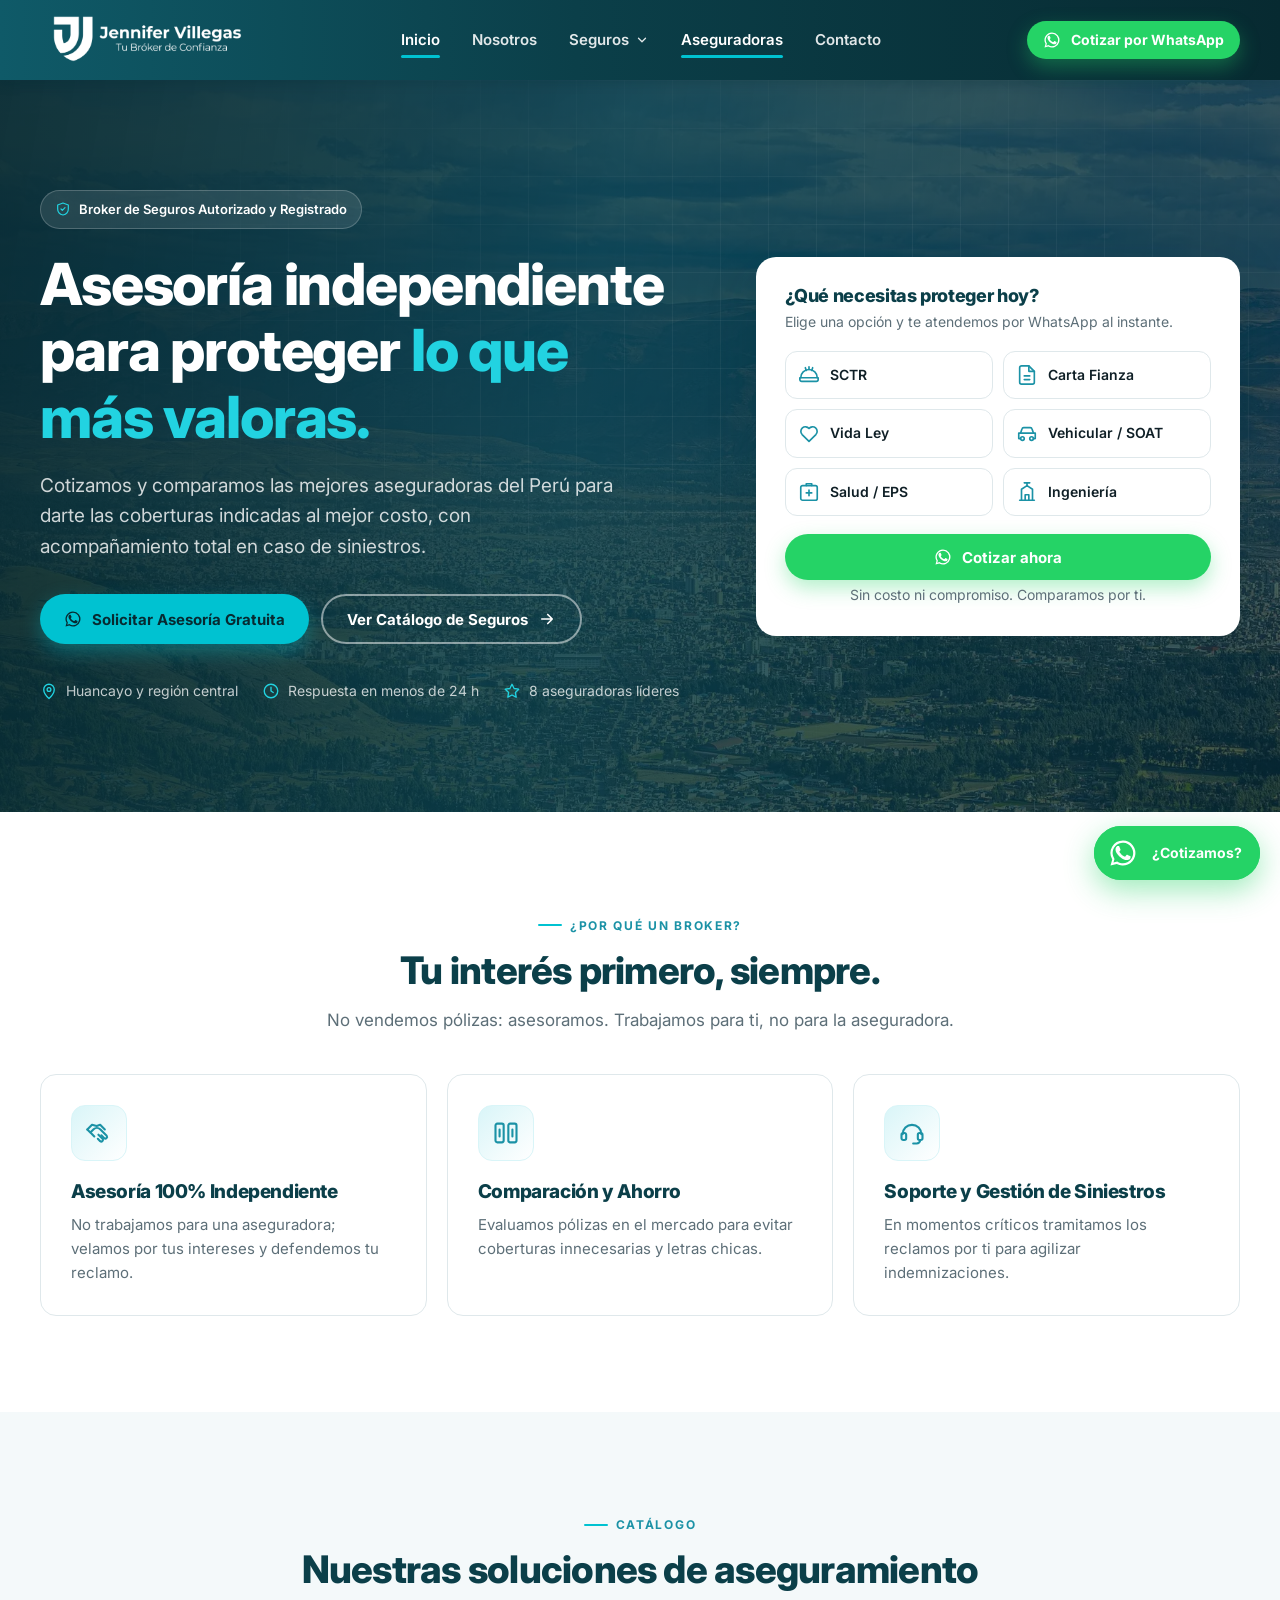
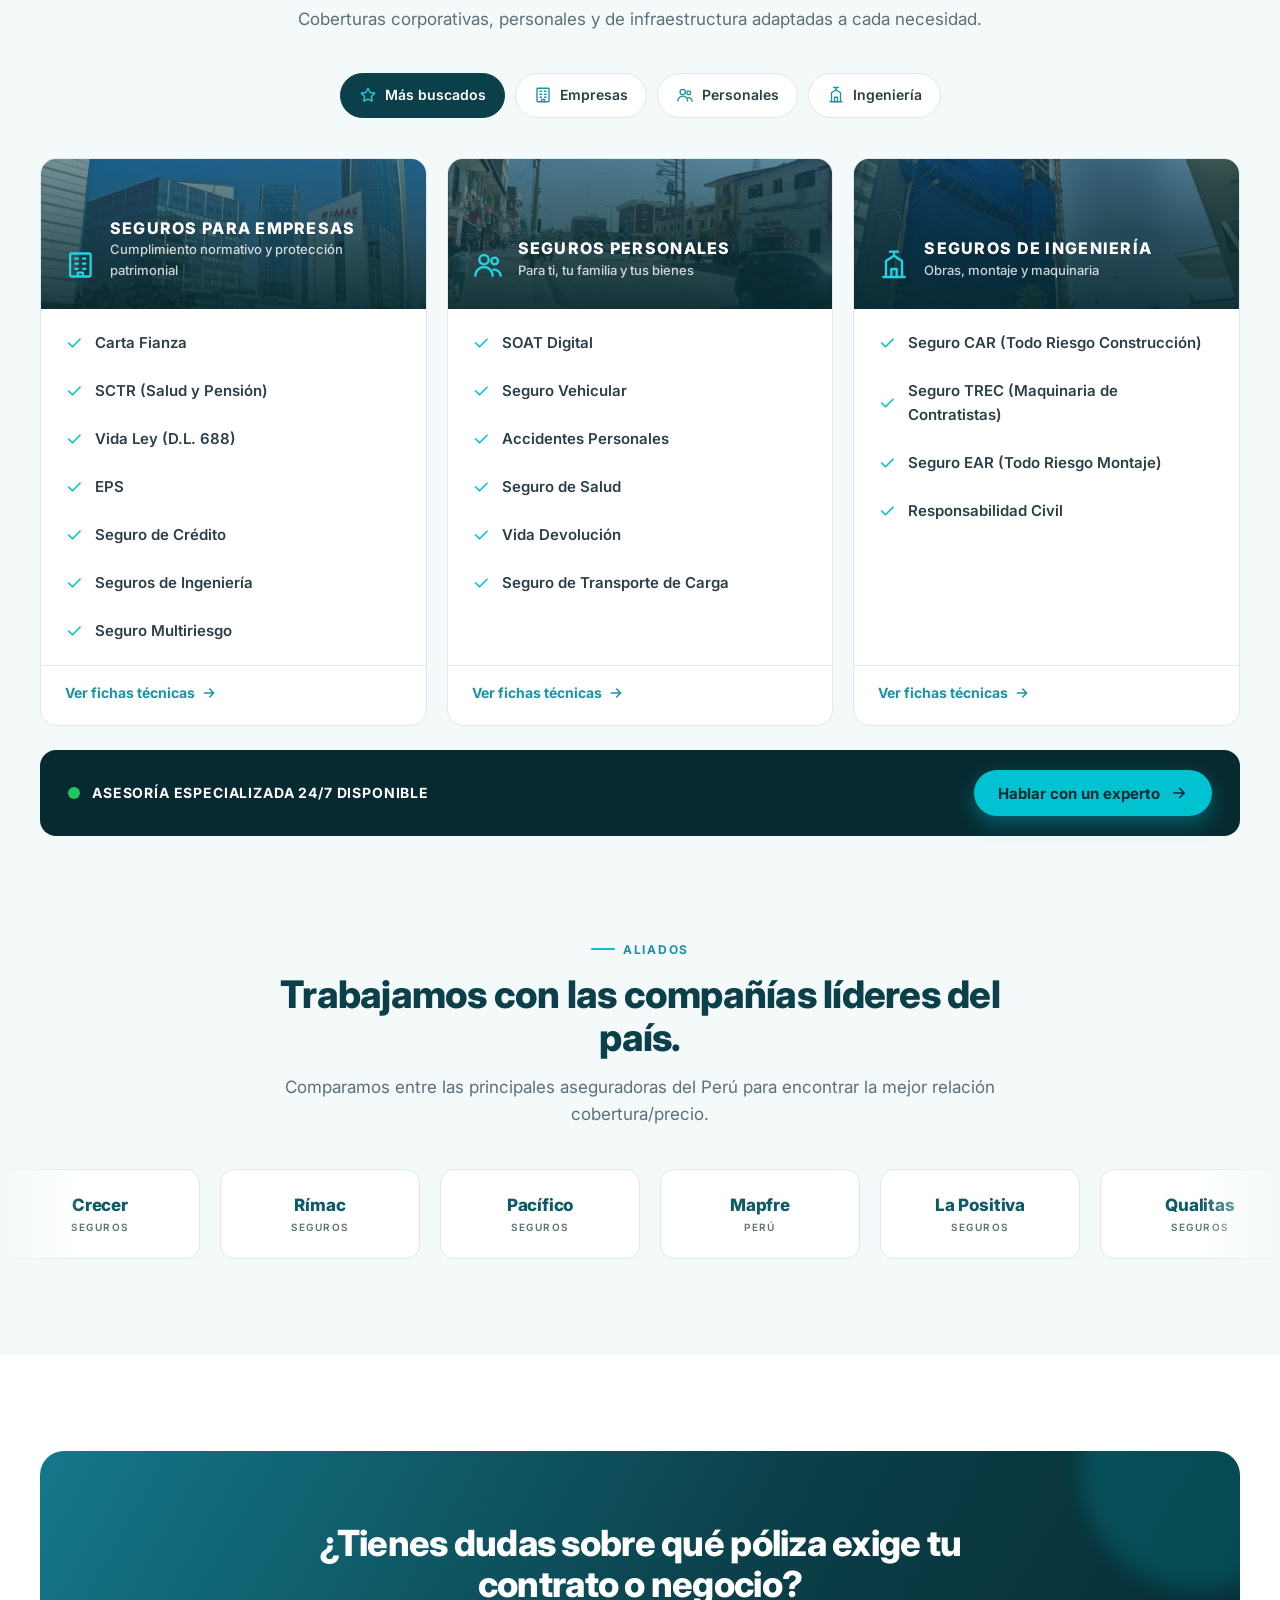
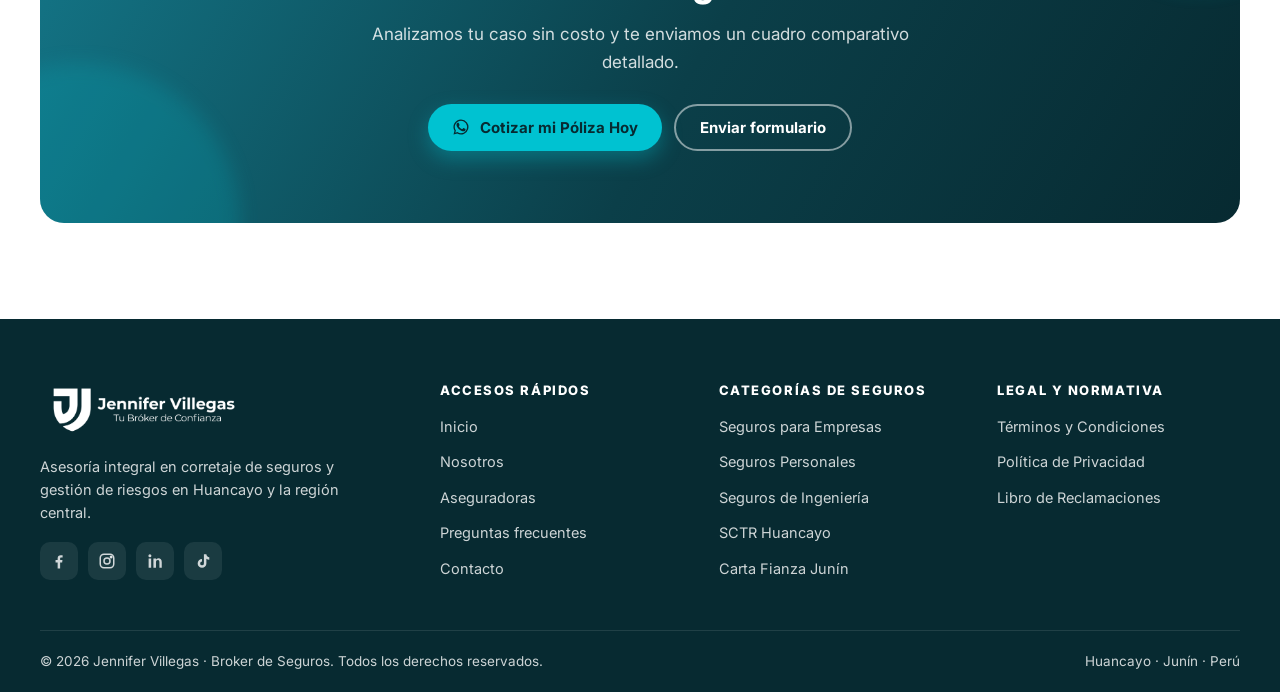
==== commit 90ab18d2: "Agregar fotografías de Perú (Huancayo, Valle del Mantaro, Lima) en hero, encabezados y columnas Imág" ====
--- a/index.html
+++ b/index.html
@@ -221,7 +221,7 @@
     <div class="solutions">
       <!-- Columna 1 -->
       <article class="solcol reveal" data-cat="empresas" data-delay="1">
-        <div class="solcol__head">
+        <div class="solcol__head solcol__head--empresas">
           <span data-icon="building"></span>
           <div><h3>Seguros para Empresas</h3><small>Cumplimiento normativo y protección patrimonial</small></div>
         </div>
@@ -238,7 +238,7 @@
       </article>
       <!-- Columna 2 -->
       <article class="solcol reveal" data-cat="personales" data-delay="2">
-        <div class="solcol__head">
+        <div class="solcol__head solcol__head--personales">
           <span data-icon="users"></span>
           <div><h3>Seguros Personales</h3><small>Para ti, tu familia y tus bienes</small></div>
         </div>
@@ -254,7 +254,7 @@
       </article>
       <!-- Columna 3 -->
       <article class="solcol reveal" data-cat="ingenieria" data-delay="3">
-        <div class="solcol__head">
+        <div class="solcol__head solcol__head--ingenieria">
           <span data-icon="crane"></span>
           <div><h3>Seguros de Ingeniería</h3><small>Obras, montaje y maquinaria</small></div>
         </div>
--- a/assets/css/styles.css
+++ b/assets/css/styles.css
@@ -197,8 +197,10 @@
 /* ---------- Hero principal ---------- */
 .hero {
   position: relative; overflow: hidden; color: #fff;
-  background: radial-gradient(1200px 600px at 85% 10%, rgba(0, 194, 209, .35), transparent 60%),
-              linear-gradient(135deg, var(--teal-900) 0%, var(--teal-950) 60%, #04191e 100%);
+  background-color: var(--teal-950);
+  background-image: linear-gradient(100deg, rgba(7, 42, 49, .94) 0%, rgba(11, 63, 73, .86) 45%, rgba(7, 42, 49, .72) 100%),
+                    url('../img/fotos/hero-huancayo.webp');
+  background-size: cover; background-position: center;
 }
 .hero::before {
   content: ''; position: absolute; inset: 0; pointer-events: none;
@@ -226,12 +228,7 @@
 /* Tarjeta de cotización rápida en el hero */
 .quick {
   background: #fff; color: var(--ink); border-radius: 20px; padding: 28px; box-shadow: var(--shadow-lg);
-  position: relative;
-}
-.quick::before {
-  content: ''; position: absolute; inset: -1px; border-radius: 21px; z-index: -1;
-  background: linear-gradient(135deg, var(--cyan-400), transparent 50%, var(--teal-500));
-  opacity: .7;
+  position: relative; border: 1px solid rgba(255, 255, 255, .6);
 }
 .quick h3 { font-size: 18px; color: var(--teal-900); }
 .quick p { color: var(--muted); font-size: 14px; margin-top: 4px; }
@@ -283,12 +280,16 @@
 .solcol:hover { box-shadow: var(--shadow-md); }
 .solcol.is-highlight { box-shadow: 0 0 0 3px var(--cyan-400), var(--shadow-md); }
 .solcol__head {
-  padding: 24px; color: #fff;
-  background: linear-gradient(135deg, var(--teal-700), var(--teal-900));
-  display: flex; align-items: center; gap: 14px;
-}
-.solcol:nth-child(2) .solcol__head { background: linear-gradient(135deg, var(--teal-600), var(--teal-800)); }
-.solcol:nth-child(3) .solcol__head { background: linear-gradient(135deg, var(--teal-800), var(--teal-950)); }
+  padding: 28px 24px; min-height: 150px; color: #fff;
+  background-color: var(--teal-900);
+  background-image: linear-gradient(180deg, rgba(11, 63, 73, .55) 0%, rgba(7, 42, 49, .92) 100%), var(--bg, none);
+  background-size: cover; background-position: center;
+  display: flex; align-items: flex-end; gap: 14px;
+  transition: background-size .4s;
+}
+.solcol__head--empresas { --bg: url('../img/fotos/cat-empresas.webp'); background-position: left center; }
+.solcol__head--personales { --bg: url('../img/fotos/cat-personales.webp'); }
+.solcol__head--ingenieria { --bg: url('../img/fotos/cat-ingenieria.webp'); }
 .solcol__head svg { width: 32px; height: 32px; color: var(--cyan-400); flex: none; }
 .solcol__head h3 { font-size: 16px; letter-spacing: .08em; text-transform: uppercase; }
 .solcol__head small { display: block; font-weight: 500; font-size: 13px; opacity: .8; letter-spacing: 0; text-transform: none; margin-top: 2px; }
@@ -351,10 +352,14 @@
 
 /* ---------- Hero interno ---------- */
 .page-hero {
-  color: #fff; padding: clamp(48px, 7vw, 80px) 0;
-  background: radial-gradient(800px 400px at 90% 0%, rgba(0, 194, 209, .3), transparent 60%),
-              linear-gradient(135deg, var(--teal-900), var(--teal-950));
-}
+  color: #fff; padding: clamp(48px, 7vw, 80px) 0; position: relative;
+  background-color: var(--teal-950);
+  background-image: linear-gradient(100deg, rgba(7, 42, 49, .94) 0%, rgba(11, 63, 73, .82) 50%, rgba(7, 42, 49, .6) 100%), var(--bg, none);
+  background-size: cover; background-position: center;
+}
+.page-hero--nosotros { --bg: url('../img/fotos/nosotros-mantaro.webp'); }
+.page-hero--seguros { --bg: url('../img/fotos/seguros-obra.webp'); }
+.page-hero--contacto { --bg: url('../img/fotos/contacto-huancayo.webp'); }
 .page-hero h1 { font-size: clamp(30px, 4.4vw, 46px); max-width: 760px; }
 .page-hero p { margin-top: 14px; max-width: 640px; color: rgba(255, 255, 255, .8); font-size: 17px; }
 .crumbs { display: flex; gap: 8px; font-size: 13px; color: rgba(255, 255, 255, .6); margin-bottom: 18px; }
@@ -365,11 +370,20 @@
 .about__text p { color: var(--ink-2); font-size: 17px; }
 .about__text p + p { margin-top: 14px; }
 .about__visual { position: relative; }
+.about__photo {
+  position: relative; border-radius: 24px; overflow: hidden; box-shadow: var(--shadow-lg); aspect-ratio: 4 / 3; background: var(--teal-900);
+}
+.about__photo img { width: 100%; height: 100%; object-fit: cover; }
+.about__photo figcaption {
+  position: absolute; left: 16px; top: 16px; padding: 8px 14px; border-radius: var(--radius-pill);
+  background: rgba(7, 42, 49, .75); color: #fff; font-size: 12.5px; font-weight: 600; backdrop-filter: blur(4px);
+  display: inline-flex; align-items: center; gap: 6px;
+}
+.about__photo figcaption svg { width: 14px; height: 14px; color: var(--cyan-400); }
 .about__card {
-  background: linear-gradient(135deg, var(--teal-800), var(--teal-950)); color: #fff; border-radius: 24px; padding: 36px;
-  display: grid; gap: 20px; box-shadow: var(--shadow-lg);
-}
-.about__card img { width: 180px; margin: 0 auto; }
+  background: linear-gradient(135deg, var(--teal-800), var(--teal-950)); color: #fff; border-radius: 20px; padding: 20px;
+  box-shadow: var(--shadow-lg); margin: -48px 20px 0; position: relative;
+}
 .stats { display: grid; grid-template-columns: repeat(3, 1fr); gap: 12px; }
 .stat { text-align: center; padding: 16px 8px; background: rgba(255, 255, 255, .08); border-radius: 14px; }
 .stat strong { display: block; font-size: 24px; color: var(--cyan-400); }
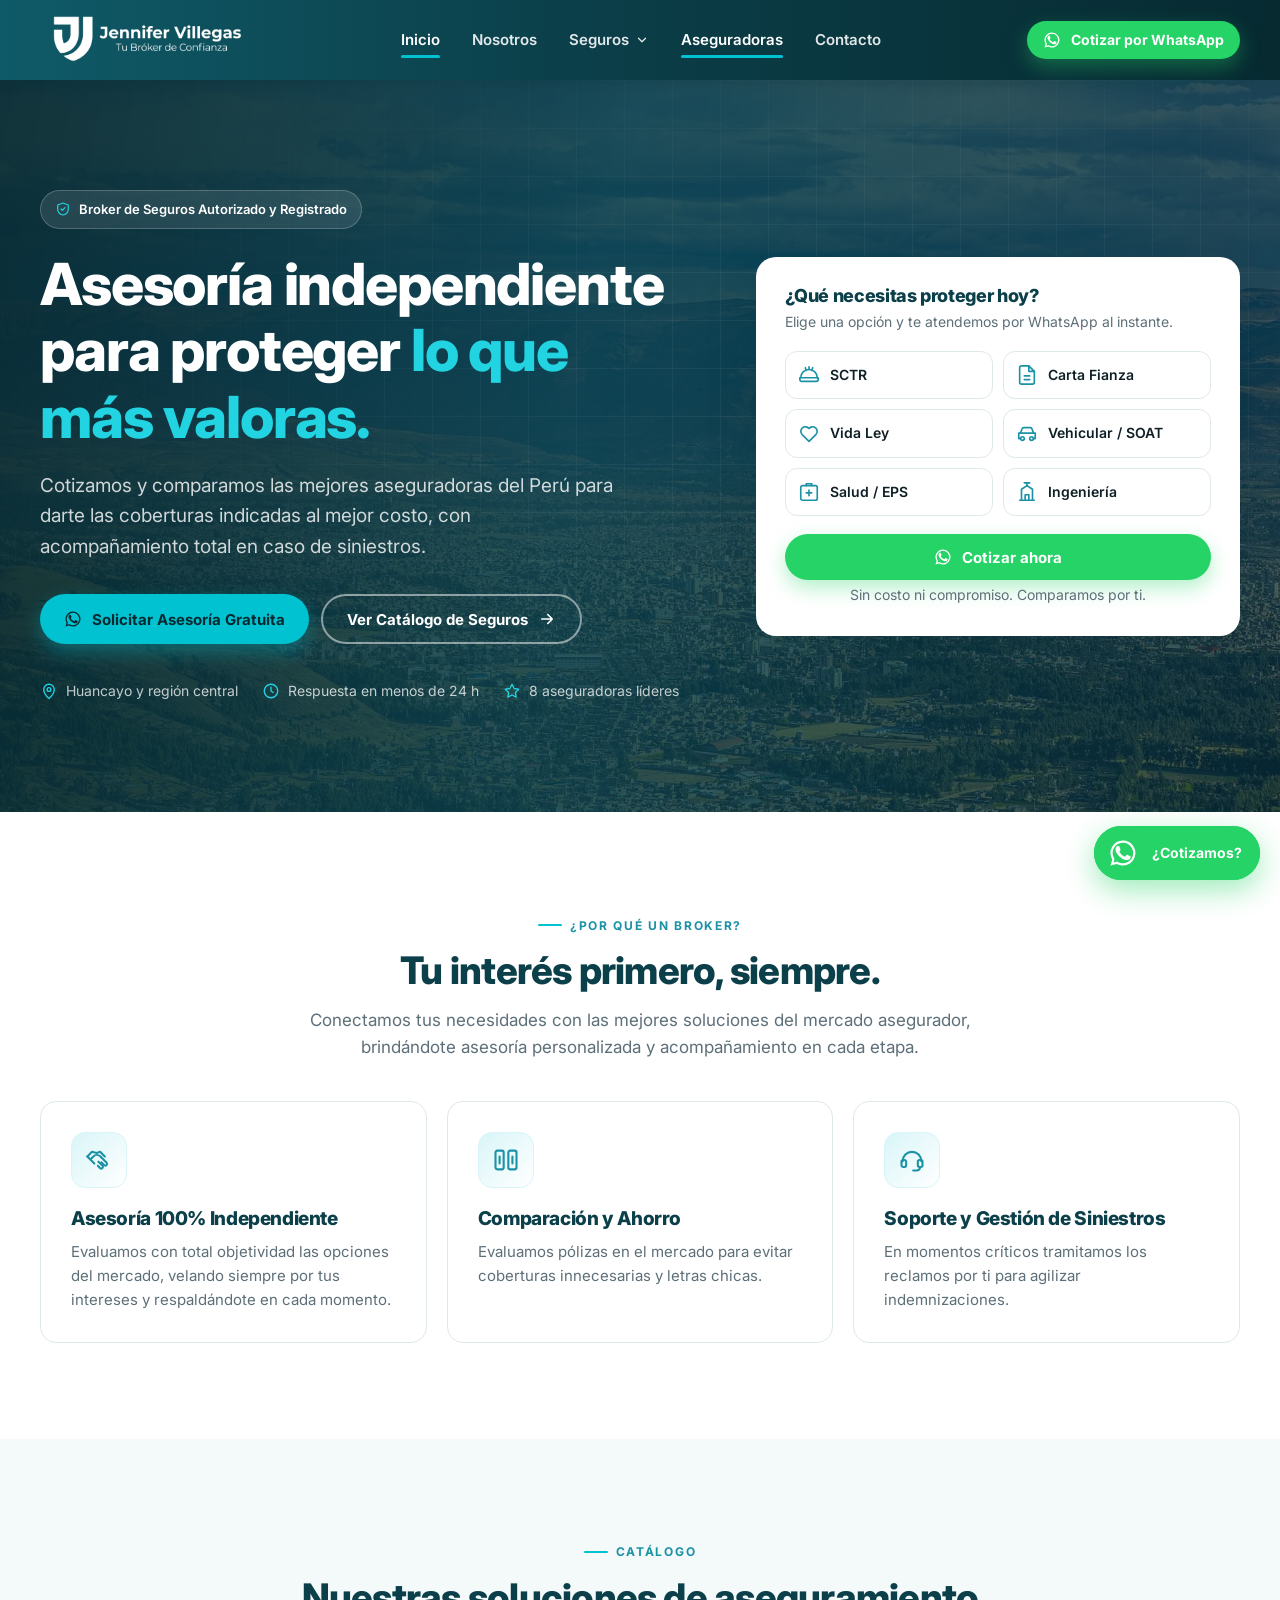
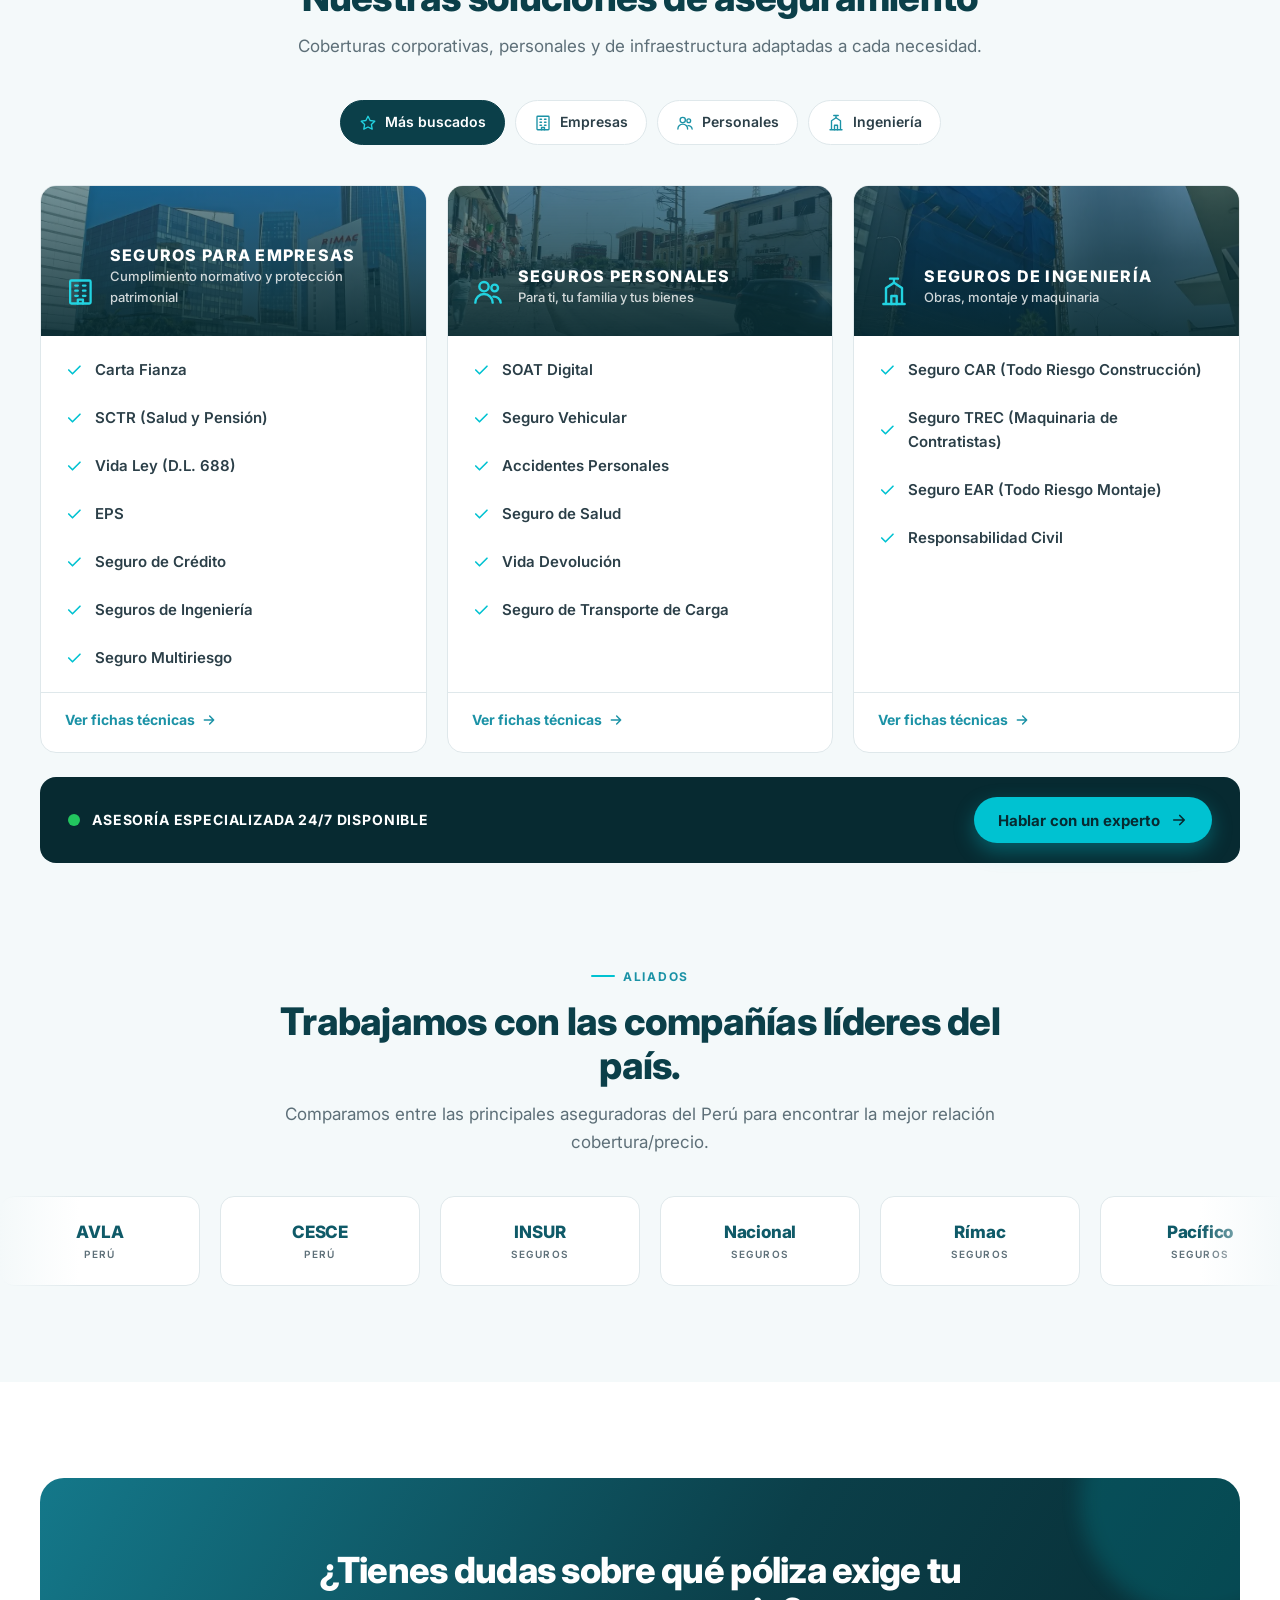
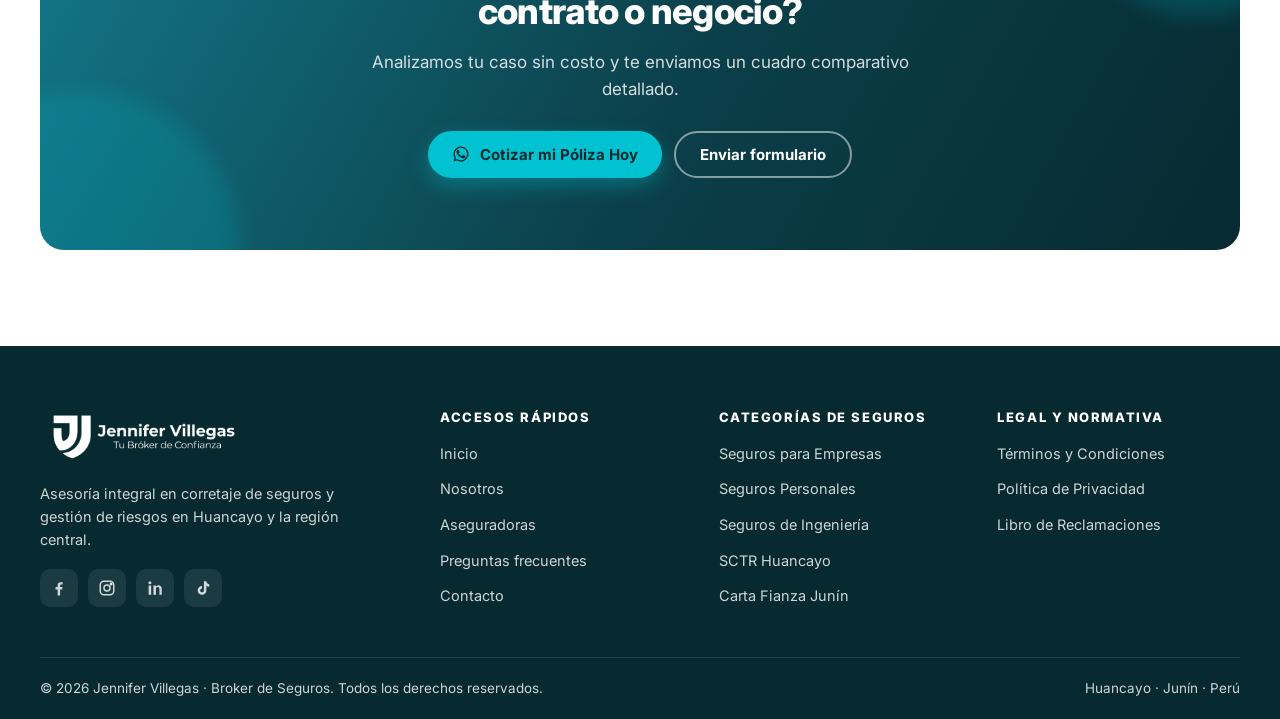
==== commit 791e7e84: "actualizar mejores" ====
--- a/index.html
+++ b/index.html
@@ -26,11 +26,10 @@
     "name": "Jennifer Villegas · Broker de Seguros",
     "description": "Broker de seguros independiente en Huancayo. SCTR, Vida Ley, Carta Fianza, EPS, seguro vehicular, SOAT y seguros de ingeniería.",
     "image": "assets/img/logo-cuadrado.png",
-    "address": { "@type": "PostalAddress", "addressLocality": "Huancayo", "addressRegion": "Junín", "addressCountry": "PE" },
+    "address": { "@type": "PostalAddress", "addressLocality": "Lima y Huancayo", "addressCountry": "PE" },
     "areaServed": "Perú",
     "openingHoursSpecification": [
-      { "@type": "OpeningHoursSpecification", "dayOfWeek": ["Monday","Tuesday","Wednesday","Thursday","Friday"], "opens": "08:30", "closes": "18:30" },
-      { "@type": "OpeningHoursSpecification", "dayOfWeek": "Saturday", "opens": "09:00", "closes": "13:00" }
+      { "@type": "OpeningHoursSpecification", "dayOfWeek": ["Monday","Tuesday","Wednesday","Thursday","Friday"], "opens": "08:30", "closes": "18:30" }
     ]
   }
   </script>
@@ -180,13 +179,13 @@
     <div class="section-head reveal">
       <span class="eyebrow">¿Por qué un broker?</span>
       <h2>Tu interés primero, siempre.</h2>
-      <p>No vendemos pólizas: asesoramos. Trabajamos para ti, no para la aseguradora.</p>
+      <p>Conectamos tus necesidades con las mejores soluciones del mercado asegurador, brindándote asesoría personalizada y acompañamiento en cada etapa.</p>
     </div>
     <div class="values">
       <article class="value reveal" data-delay="1">
         <div class="value__icon"><span data-icon="handshake"></span></div>
         <h3>Asesoría 100% Independiente</h3>
-        <p>No trabajamos para una aseguradora; velamos por tus intereses y defendemos tu reclamo.</p>
+        <p>Evaluamos con total objetividad las opciones del mercado, velando siempre por tus intereses y respaldándote en cada momento.</p>
       </article>
       <article class="value reveal" data-delay="2">
         <div class="value__icon"><span data-icon="compare"></span></div>
@@ -287,7 +286,10 @@
   <div class="partners reveal">
     <!-- Reemplaza cada bloque por <img src="assets/img/aseguradoras/nombre.webp" alt="Nombre"> cuando tengas los logos -->
     <div class="partners__track">
-      <div class="partner"><div class="partner__text">Crecer<small>Seguros</small></div></div>
+      <div class="partner"><div class="partner__text">AVLA<small>Perú</small></div></div>
+      <div class="partner"><div class="partner__text">CESCE<small>Perú</small></div></div>
+      <div class="partner"><div class="partner__text">INSUR<small>Seguros</small></div></div>
+      <div class="partner"><div class="partner__text">Nacional<small>Seguros</small></div></div>
       <div class="partner"><div class="partner__text">Rímac<small>Seguros</small></div></div>
       <div class="partner"><div class="partner__text">Pacífico<small>Seguros</small></div></div>
       <div class="partner"><div class="partner__text">Mapfre<small>Perú</small></div></div>
@@ -295,6 +297,7 @@
       <div class="partner"><div class="partner__text">Qualitas<small>Seguros</small></div></div>
       <div class="partner"><div class="partner__text">Protecta<small>Security</small></div></div>
       <div class="partner"><div class="partner__text">Sanitas<small>Perú</small></div></div>
+      <div class="partner"><div class="partner__text">Crecer<small>Seguros</small></div></div>
     </div>
   </div>
 </section>
